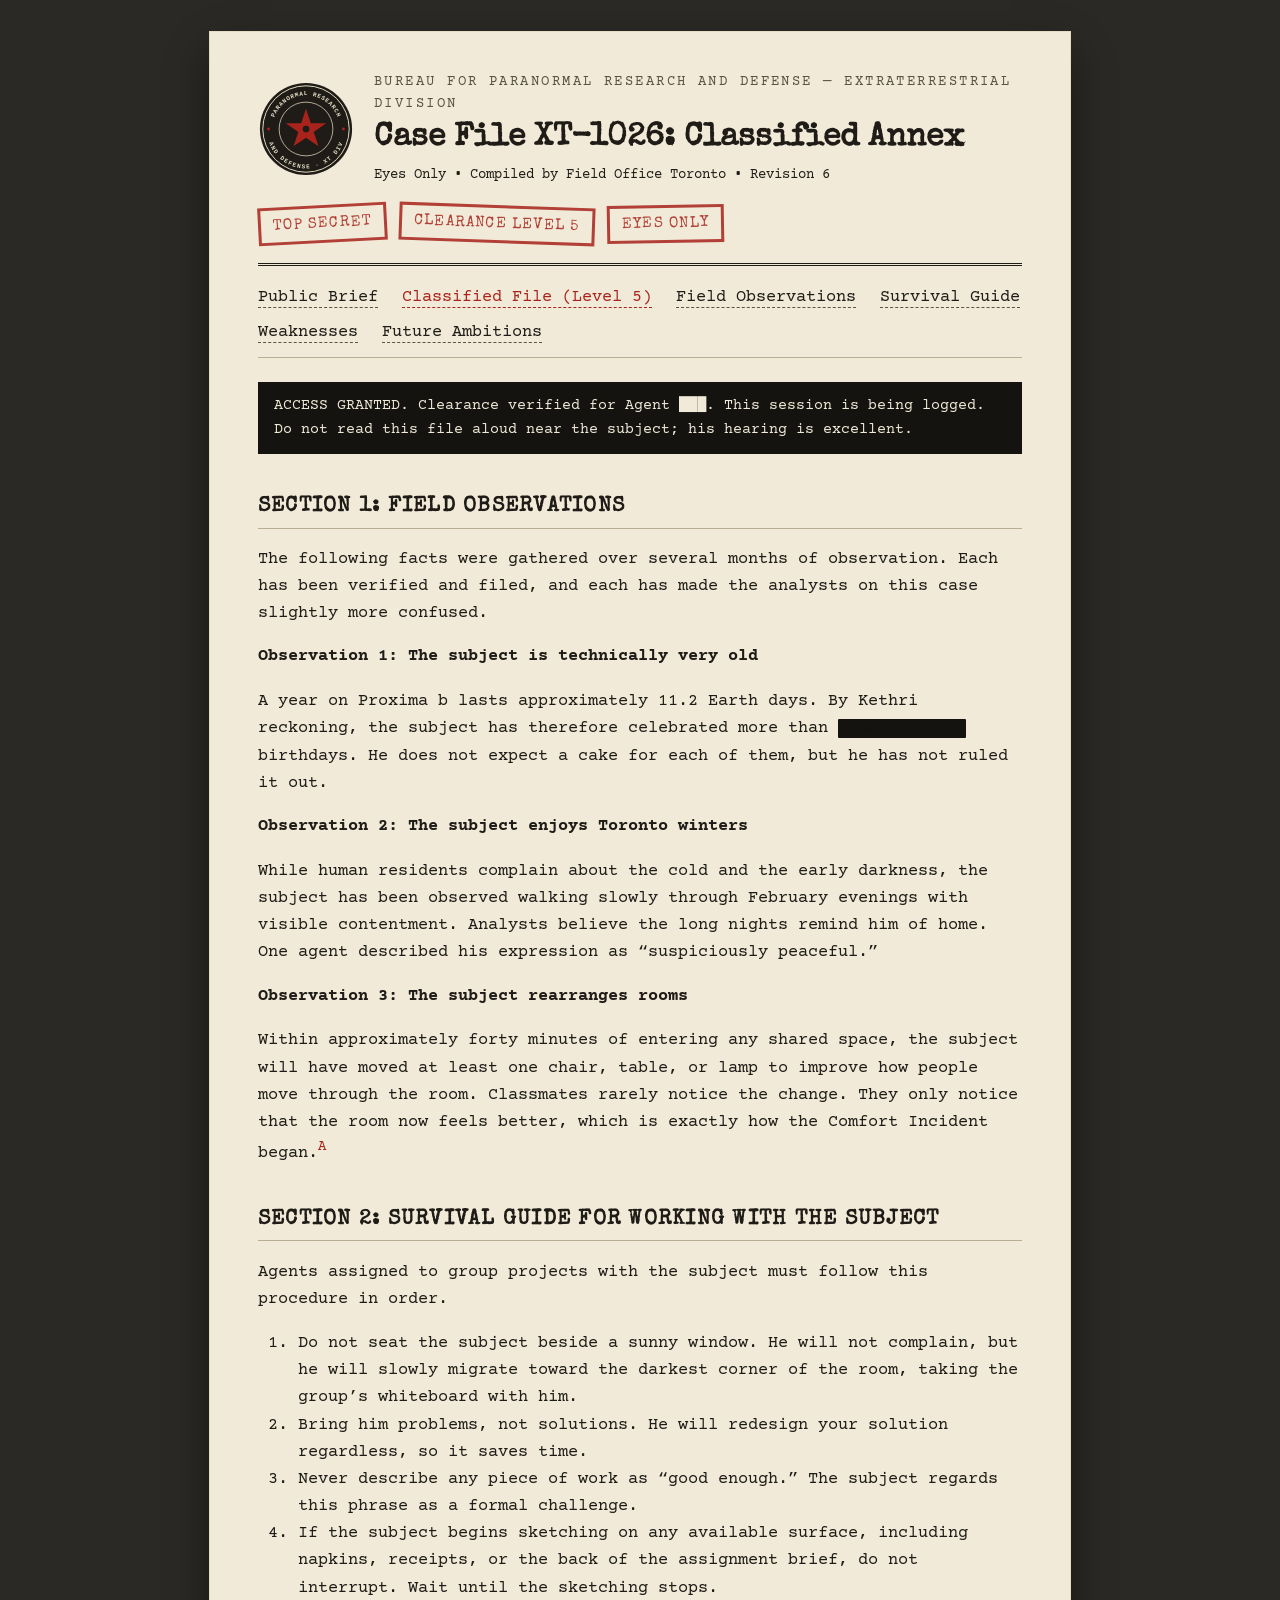
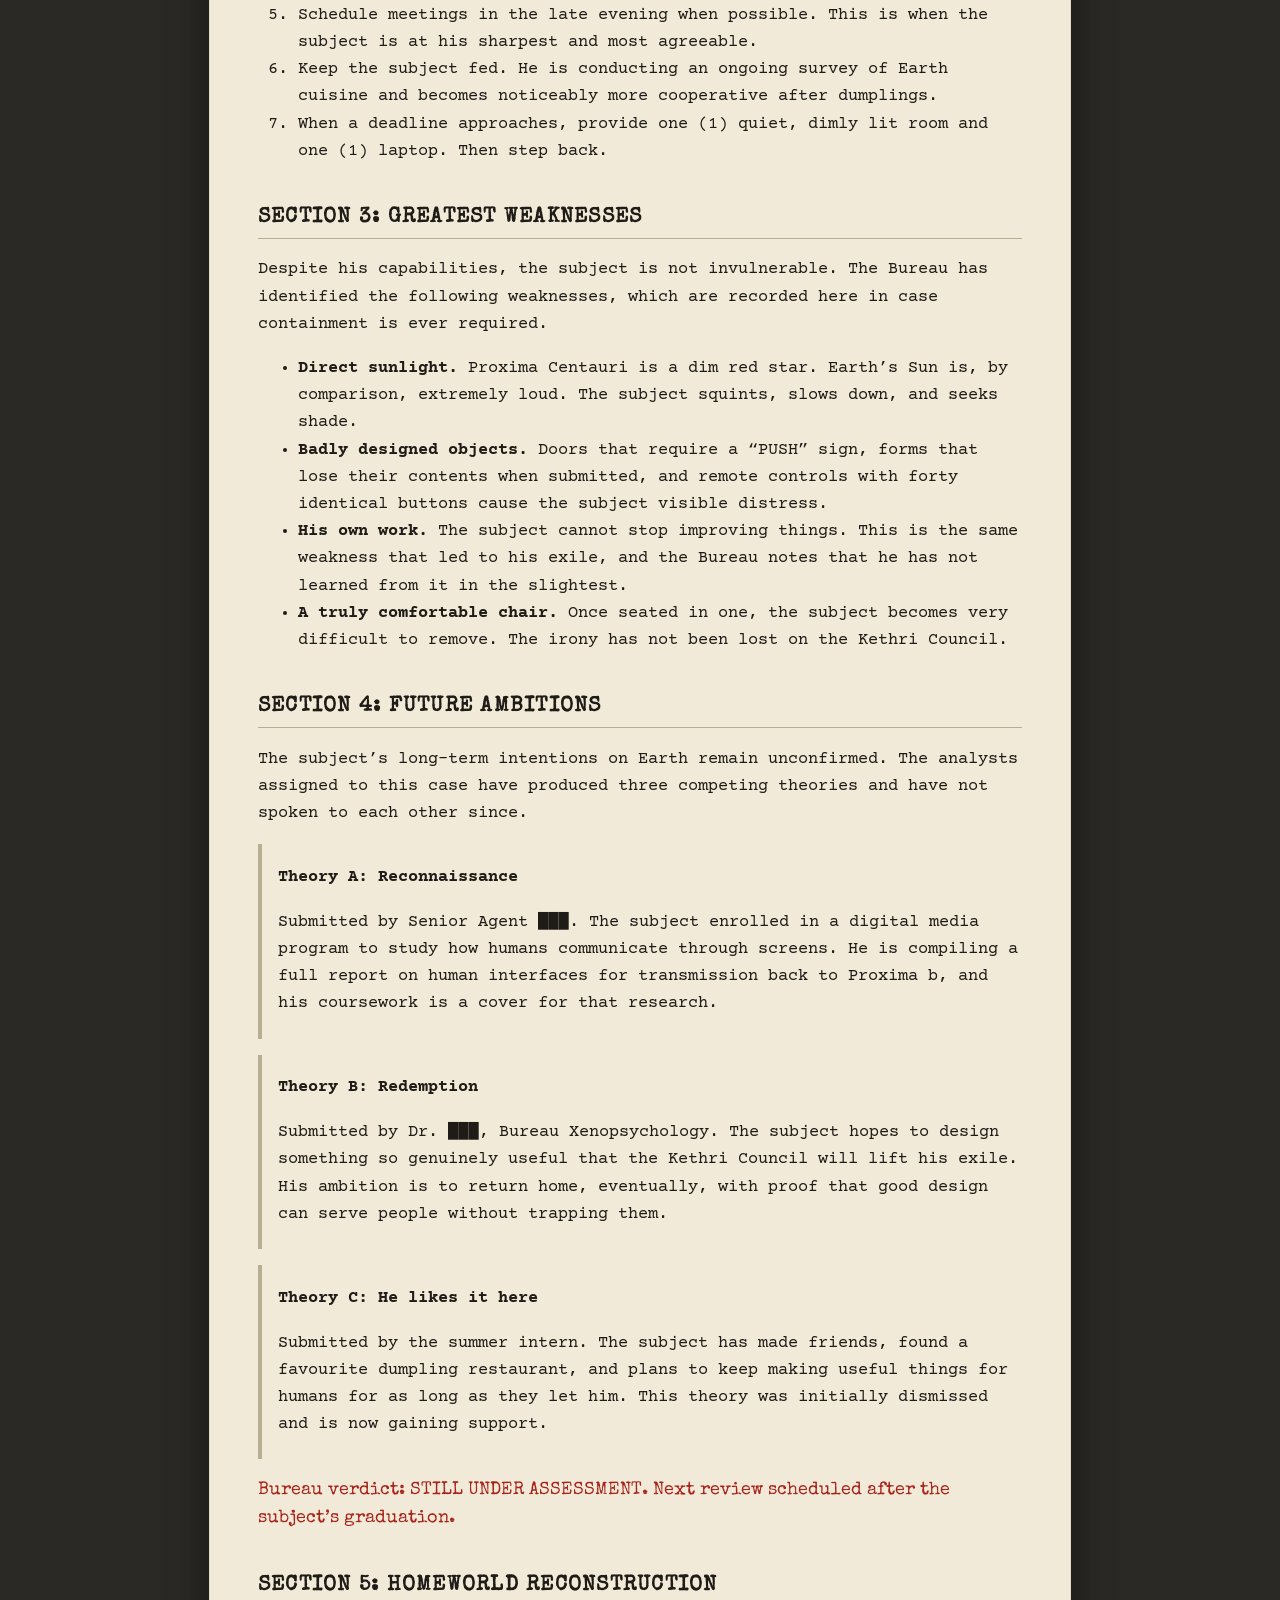
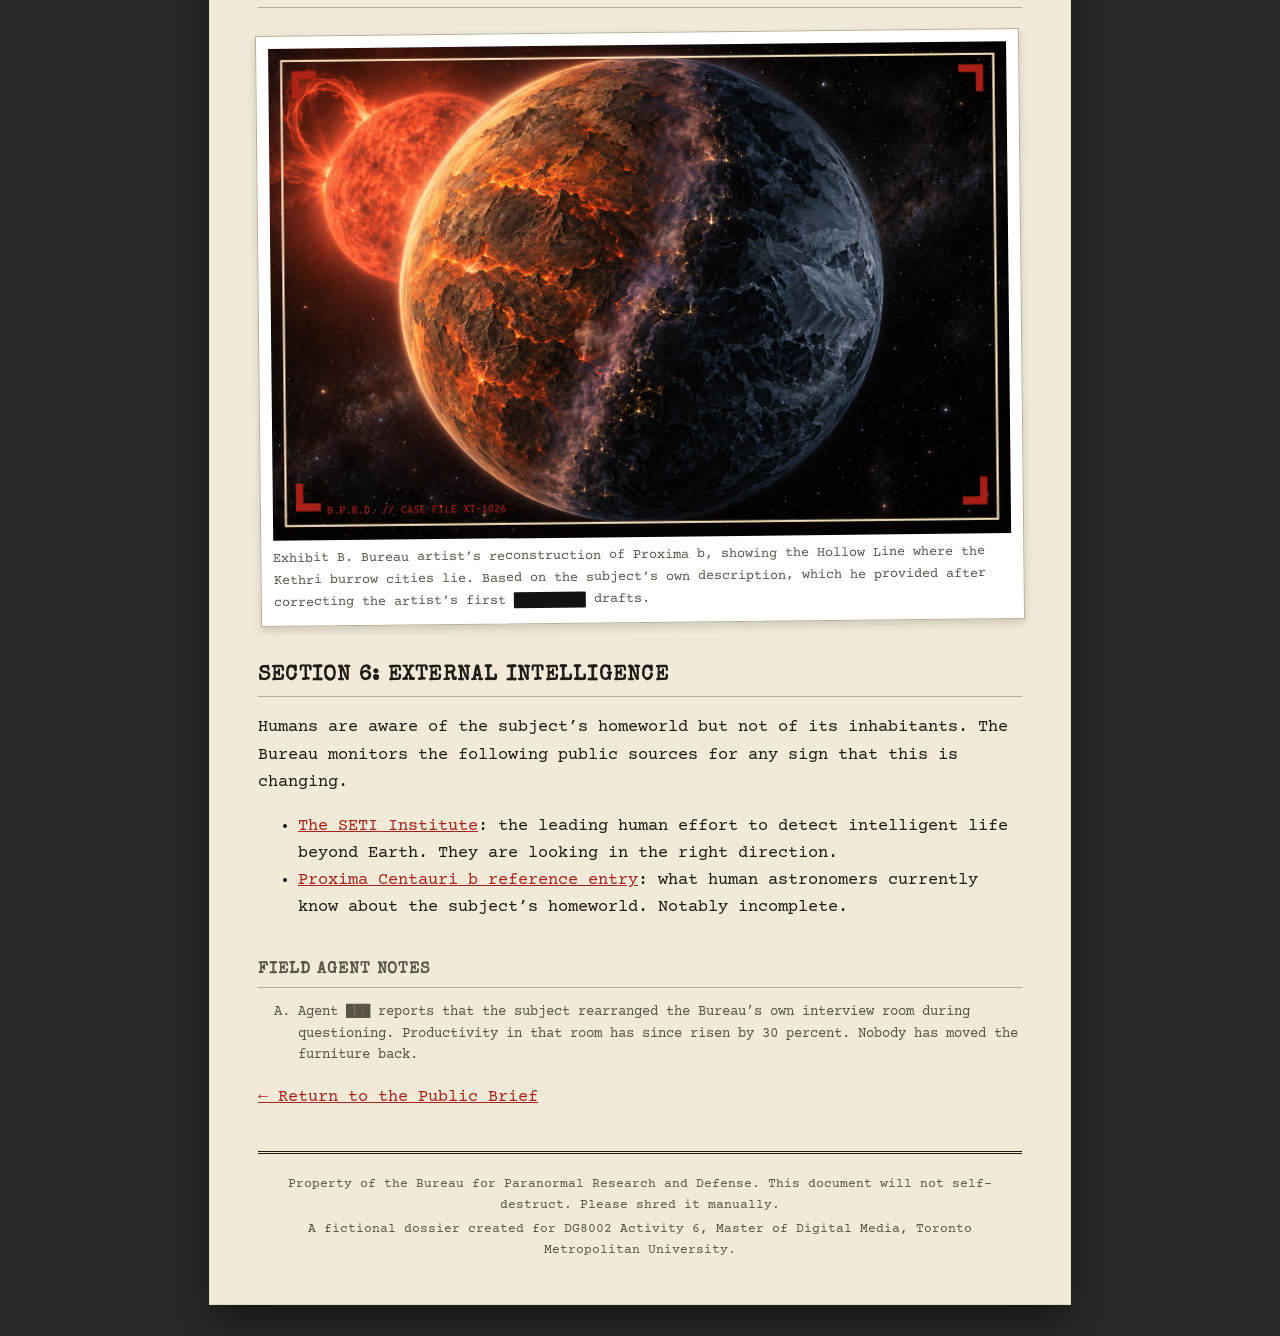
==== classified.html @ 2daf27eb "Add B.P.R.D. case file" ====
<!DOCTYPE html>
<html lang="en">
<head>
  <meta charset="UTF-8">
  <meta name="viewport" content="width=device-width, initial-scale=1.0">
  <title>Case File XT-1026 | Classified | B.P.R.D.</title>
  <link rel="preconnect" href="https://fonts.googleapis.com">
  <link rel="preconnect" href="https://fonts.gstatic.com" crossorigin>
  <link href="https://fonts.googleapis.com/css2?family=Courier+Prime:wght@400;700&family=Special+Elite&display=swap" rel="stylesheet">
  <link rel="stylesheet" href="style.css">
</head>
<body>
  <div class="dossier">

    <header>
      <div class="letterhead">
        <img src="images/bprd-seal.svg" alt="Circular seal of the Bureau for Paranormal Research and Defense, Extraterrestrial Division, with a five-pointed star at its centre">
        <div>
          <p class="agency">Bureau for Paranormal Research and Defense &mdash; Extraterrestrial Division</p>
          <h1>Case File XT-1026: Classified Annex</h1>
          <p class="file-no">Eyes Only &bull; Compiled by Field Office Toronto &bull; Revision 6</p>
        </div>
      </div>
      <div class="stamps">
        <span class="stamp">Top Secret</span>
        <span class="stamp">Clearance Level 5</span>
        <span class="stamp">Eyes Only</span>
      </div>
    </header>

    <nav aria-label="Case file navigation">
      <ul>
        <li><a href="index.html">Public Brief</a></li>
        <li><a href="classified.html" aria-current="page">Classified File (Level 5)</a></li>
        <li><a href="#observations">Field Observations</a></li>
        <li><a href="#survival-guide">Survival Guide</a></li>
        <li><a href="#weaknesses">Weaknesses</a></li>
        <li><a href="#ambitions">Future Ambitions</a></li>
      </ul>
    </nav>

    <main>

      <div class="access-banner" role="note">
        <p>ACCESS GRANTED. Clearance verified for Agent ███. This session is being logged. Do not read this file aloud near the subject; his hearing is excellent.</p>
      </div>

      <section id="observations">
        <h2>Section 1: Field Observations</h2>
        <p>The following facts were gathered over several months of observation. Each has been verified and filed, and each has made the analysts on this case slightly more confused.</p>

        <h3>Observation 1: The subject is technically very old</h3>
        <p>A year on Proxima b lasts approximately 11.2 Earth days. By Kethri reckoning, the subject has therefore celebrated more than <span class="redacted" tabindex="0">one thousand</span> birthdays. He does not expect a cake for each of them, but he has not ruled it out.</p>

        <h3>Observation 2: The subject enjoys Toronto winters</h3>
        <p>While human residents complain about the cold and the early darkness, the subject has been observed walking slowly through February evenings with visible contentment. Analysts believe the long nights remind him of home. One agent described his expression as &ldquo;suspiciously peaceful.&rdquo;</p>

        <h3>Observation 3: The subject rearranges rooms</h3>
        <p>Within approximately forty minutes of entering any shared space, the subject will have moved at least one chair, table, or lamp to improve how people move through the room. Classmates rarely notice the change. They only notice that the room now feels better, which is exactly how the Comfort Incident began.<sup><a href="#note-a">A</a></sup></p>
      </section>

      <section id="survival-guide">
        <h2>Section 2: Survival Guide for Working With the Subject</h2>
        <p>Agents assigned to group projects with the subject must follow this procedure in order.</p>
        <ol>
          <li>Do not seat the subject beside a sunny window. He will not complain, but he will slowly migrate toward the darkest corner of the room, taking the group&rsquo;s whiteboard with him.</li>
          <li>Bring him problems, not solutions. He will redesign your solution regardless, so it saves time.</li>
          <li>Never describe any piece of work as &ldquo;good enough.&rdquo; The subject regards this phrase as a formal challenge.</li>
          <li>If the subject begins sketching on any available surface, including napkins, receipts, or the back of the assignment brief, do not interrupt. Wait until the sketching stops.</li>
          <li>Schedule meetings in the late evening when possible. This is when the subject is at his sharpest and most agreeable.</li>
          <li>Keep the subject fed. He is conducting an ongoing survey of Earth cuisine and becomes noticeably more cooperative after dumplings.</li>
          <li>When a deadline approaches, provide one (1) quiet, dimly lit room and one (1) laptop. Then step back.</li>
        </ol>
      </section>

      <section id="weaknesses">
        <h2>Section 3: Greatest Weaknesses</h2>
        <p>Despite his capabilities, the subject is not invulnerable. The Bureau has identified the following weaknesses, which are recorded here in case containment is ever required.</p>
        <ul>
          <li><strong>Direct sunlight.</strong> Proxima Centauri is a dim red star. Earth&rsquo;s Sun is, by comparison, extremely loud. The subject squints, slows down, and seeks shade.</li>
          <li><strong>Badly designed objects.</strong> Doors that require a &ldquo;PUSH&rdquo; sign, forms that lose their contents when submitted, and remote controls with forty identical buttons cause the subject visible distress.</li>
          <li><strong>His own work.</strong> The subject cannot stop improving things. This is the same weakness that led to his exile, and the Bureau notes that he has not learned from it in the slightest.</li>
          <li><strong>A truly comfortable chair.</strong> Once seated in one, the subject becomes very difficult to remove. The irony has not been lost on the Kethri Council.</li>
        </ul>
      </section>

      <section id="ambitions">
        <h2>Section 4: Future Ambitions</h2>
        <p>The subject&rsquo;s long-term intentions on Earth remain unconfirmed. The analysts assigned to this case have produced three competing theories and have not spoken to each other since.</p>

        <div class="theories">
          <div class="theory">
            <h3>Theory A: Reconnaissance</h3>
            <p>Submitted by Senior Agent ███. The subject enrolled in a digital media program to study how humans communicate through screens. He is compiling a full report on human interfaces for transmission back to Proxima b, and his coursework is a cover for that research.</p>
          </div>
          <div class="theory">
            <h3>Theory B: Redemption</h3>
            <p>Submitted by Dr. ███, Bureau Xenopsychology. The subject hopes to design something so genuinely useful that the Kethri Council will lift his exile. His ambition is to return home, eventually, with proof that good design can serve people without trapping them.</p>
          </div>
          <div class="theory">
            <h3>Theory C: He likes it here</h3>
            <p>Submitted by the summer intern. The subject has made friends, found a favourite dumpling restaurant, and plans to keep making useful things for humans for as long as they let him. This theory was initially dismissed and is now gaining support.</p>
          </div>
        </div>

        <p class="verdict">Bureau verdict: STILL UNDER ASSESSMENT. Next review scheduled after the subject&rsquo;s graduation.</p>
      </section>

      <section id="homeworld">
        <h2>Section 5: Homeworld Reconstruction</h2>
        <figure>
          <img src="images/proxima-b-reconstruction.jpg" alt="Artist's reconstruction of Proxima b beside its flaring red star: the day side is cracked and glowing with molten orange fissures, the night side is dark and frozen, and a hazy violet dusk band between them is dotted with tiny lights from underground cities">
          <figcaption>Exhibit B. Bureau artist&rsquo;s reconstruction of Proxima b, showing the Hollow Line where the Kethri burrow cities lie. Based on the subject&rsquo;s own description, which he provided after correcting the artist&rsquo;s first <span class="redacted" tabindex="0">fourteen</span> drafts.</figcaption>
        </figure>
      </section>

      <section id="external-intelligence">
        <h2>Section 6: External Intelligence</h2>
        <p>Humans are aware of the subject&rsquo;s homeworld but not of its inhabitants. The Bureau monitors the following public sources for any sign that this is changing.</p>
        <ul>
          <li><a href="https://www.seti.org/" target="_blank" rel="noopener noreferrer">The SETI Institute</a>: the leading human effort to detect intelligent life beyond Earth. They are looking in the right direction.</li>
          <li><a href="https://en.wikipedia.org/wiki/Proxima_Centauri_b" target="_blank" rel="noopener noreferrer">Proxima Centauri b reference entry</a>: what human astronomers currently know about the subject&rsquo;s homeworld. Notably incomplete.</li>
        </ul>
      </section>

      <section class="field-notes" id="field-notes">
        <h2>Field Agent Notes</h2>
        <ol type="A">
          <li id="note-a">Agent ███ reports that the subject rearranged the Bureau&rsquo;s own interview room during questioning. Productivity in that room has since risen by 30 percent. Nobody has moved the furniture back.</li>
        </ol>
      </section>

      <p><a href="index.html">&larr; Return to the Public Brief</a></p>

    </main>

    <footer>
      <p>Property of the Bureau for Paranormal Research and Defense. This document will not self-destruct. Please shred it manually.</p>
      <p>A fictional dossier created for DG8002 Activity 6, Master of Digital Media, Toronto Metropolitan University.</p>
    </footer>

  </div>
</body>
</html>
---- style.css ----
/* B.P.R.D. Case File XT-1026 — light dossier styling.
   Structure lives in the HTML; this file only adds the paper-file look. */

:root {
  --paper: #f1ead8;
  --paper-edge: #e4dbc3;
  --ink: #1f1c17;
  --ink-soft: #5a5347;
  --stamp: #a8231b;
  --rule: #b9ae93;
  --redact: #141310;
}

* { box-sizing: border-box; }

body {
  margin: 0;
  background: #2b2925;
  color: var(--ink);
  font-family: "Courier Prime", "Courier New", Courier, monospace;
  font-size: 17px;
  line-height: 1.6;
}

/* The sheet of paper */
.dossier {
  max-width: 860px;
  margin: 32px auto;
  padding: 40px 48px;
  background: var(--paper);
  box-shadow: 0 0 0 1px var(--paper-edge), 0 18px 40px rgba(0, 0, 0, 0.45);
}

/* ---------- Header ---------- */
header {
  border-bottom: 3px double var(--ink);
  padding-bottom: 20px;
  margin-bottom: 8px;
}

.letterhead {
  display: flex;
  align-items: center;
  gap: 20px;
}

.letterhead img {
  width: 96px;
  height: 96px;
  flex-shrink: 0;
}

.agency {
  margin: 0;
  font-size: 0.85rem;
  letter-spacing: 0.18em;
  text-transform: uppercase;
  color: var(--ink-soft);
}

h1 {
  font-family: "Special Elite", "Courier New", monospace;
  font-size: 2rem;
  line-height: 1.2;
  margin: 4px 0 6px;
}

.file-no {
  margin: 0;
  font-size: 0.9rem;
}

/* Rubber stamps */
.stamps {
  display: flex;
  flex-wrap: wrap;
  gap: 12px;
  margin-top: 18px;
}

.stamp {
  display: inline-block;
  border: 3px solid var(--stamp);
  color: var(--stamp);
  padding: 4px 12px;
  font-family: "Special Elite", "Courier New", monospace;
  font-size: 0.95rem;
  letter-spacing: 0.08em;
  text-transform: uppercase;
  transform: rotate(-3deg);
  opacity: 0.85;
}

.stamp:nth-child(2) { transform: rotate(2deg); }
.stamp:nth-child(3) { transform: rotate(-1deg); }

/* ---------- Navigation ---------- */
nav {
  border-bottom: 1px solid var(--rule);
  padding: 10px 0;
  margin-bottom: 24px;
}

nav ul {
  list-style: none;
  margin: 0;
  padding: 0;
  display: flex;
  flex-wrap: wrap;
  gap: 8px 24px;
}

nav a {
  color: var(--ink);
  text-decoration: none;
  border-bottom: 1px dashed var(--ink-soft);
}

nav a:hover,
nav a[aria-current="page"] {
  color: var(--stamp);
  border-bottom-color: var(--stamp);
}

/* ---------- Body content ---------- */
h2 {
  font-family: "Special Elite", "Courier New", monospace;
  font-size: 1.3rem;
  text-transform: uppercase;
  letter-spacing: 0.06em;
  border-bottom: 1px solid var(--rule);
  padding-bottom: 4px;
  margin-top: 36px;
}

h3 {
  font-size: 1.05rem;
  margin-bottom: 4px;
}

a { color: var(--stamp); }

/* Redaction bars: hover (or tap) to declassify */
.redacted {
  background: var(--redact);
  color: var(--redact);
  padding: 0 4px;
  border-radius: 1px;
  cursor: help;
  transition: color 0.2s, background 0.2s;
}

.redacted:hover,
.redacted:focus {
  background: #d9cfb3;
  color: var(--ink);
  outline: none;
}

/* Subject identification card */
.subject-card {
  display: grid;
  grid-template-columns: max-content 1fr;
  gap: 4px 20px;
  border: 1px solid var(--ink);
  padding: 16px 20px;
  background: rgba(255, 255, 255, 0.35);
}

.subject-card dt {
  font-weight: bold;
  text-transform: uppercase;
  font-size: 0.85rem;
  padding-top: 2px;
}

.subject-card dd { margin: 0; }

/* Photographs */
figure {
  margin: 24px 0;
  padding: 12px;
  background: #fff;
  border: 1px solid var(--rule);
  transform: rotate(-0.6deg);
  box-shadow: 0 4px 10px rgba(0, 0, 0, 0.15);
}

figure img {
  display: block;
  width: 100%;
  height: auto;
}

figcaption {
  font-size: 0.85rem;
  color: var(--ink-soft);
  margin-top: 8px;
}

/* Threat assessment table */
.threat-assessment {
  border: 2px solid var(--ink);
  padding: 4px 20px 16px;
  margin-top: 36px;
}

.table-wrap { overflow-x: auto; }

table {
  width: 100%;
  border-collapse: collapse;
  font-size: 0.95rem;
}

caption {
  text-align: left;
  font-size: 0.85rem;
  color: var(--ink-soft);
  padding-bottom: 8px;
}

th, td {
  text-align: left;
  vertical-align: top;
  padding: 6px 10px 6px 0;
  border-bottom: 1px dotted var(--rule);
}

th { text-transform: uppercase; font-size: 0.8rem; }

.bar { white-space: nowrap; letter-spacing: -1px; }

.verdict {
  font-family: "Special Elite", "Courier New", monospace;
  color: var(--stamp);
  font-size: 1.1rem;
  margin-bottom: 0;
}

/* Analyst theories */
.theories {
  display: grid;
  gap: 16px;
}

.theory {
  border-left: 4px solid var(--rule);
  padding: 4px 0 4px 16px;
}

/* Clearance gate link */
.clearance-gate {
  margin: 40px 0 8px;
  padding: 18px 20px;
  border: 2px dashed var(--stamp);
  text-align: center;
}

.clearance-gate a {
  font-family: "Special Elite", "Courier New", monospace;
  font-size: 1.15rem;
}

/* Access banner on the classified page */
.access-banner {
  background: var(--redact);
  color: var(--paper);
  padding: 12px 16px;
  font-size: 0.95rem;
}

.access-banner p { margin: 0; }

/* Footnotes */
.field-notes {
  font-size: 0.85rem;
  color: var(--ink-soft);
}

.field-notes h2 { font-size: 1rem; }

sup a { text-decoration: none; }

/* ---------- Footer ---------- */
footer {
  margin-top: 40px;
  padding-top: 16px;
  border-top: 3px double var(--ink);
  font-size: 0.8rem;
  color: var(--ink-soft);
  text-align: center;
}

footer p { margin: 4px 0; }

/* ---------- Small screens ---------- */
@media (max-width: 640px) {
  body { font-size: 16px; }
  .dossier { margin: 0; padding: 24px 16px; }
  .letterhead { flex-direction: column; align-items: flex-start; }
  h1 { font-size: 1.6rem; }
  .subject-card { grid-template-columns: 1fr; }
  .subject-card dd { margin-bottom: 8px; }
}
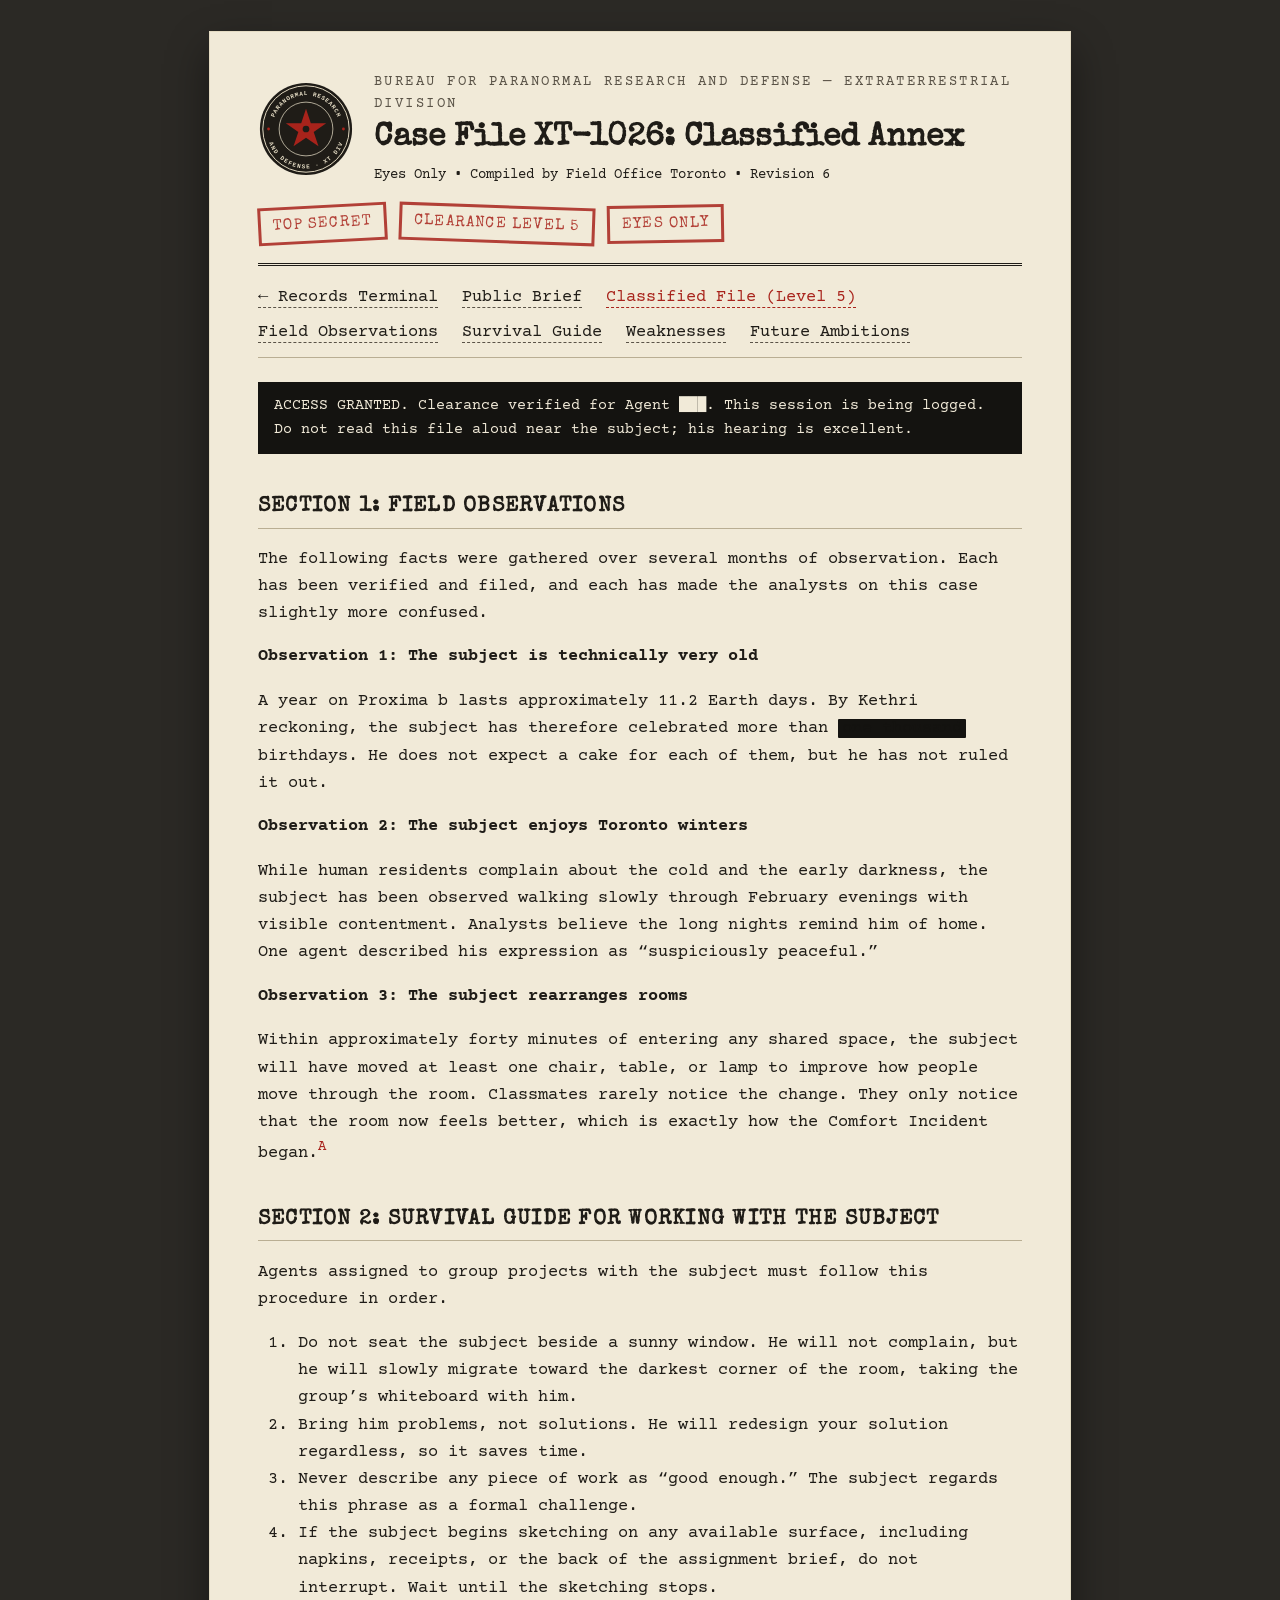
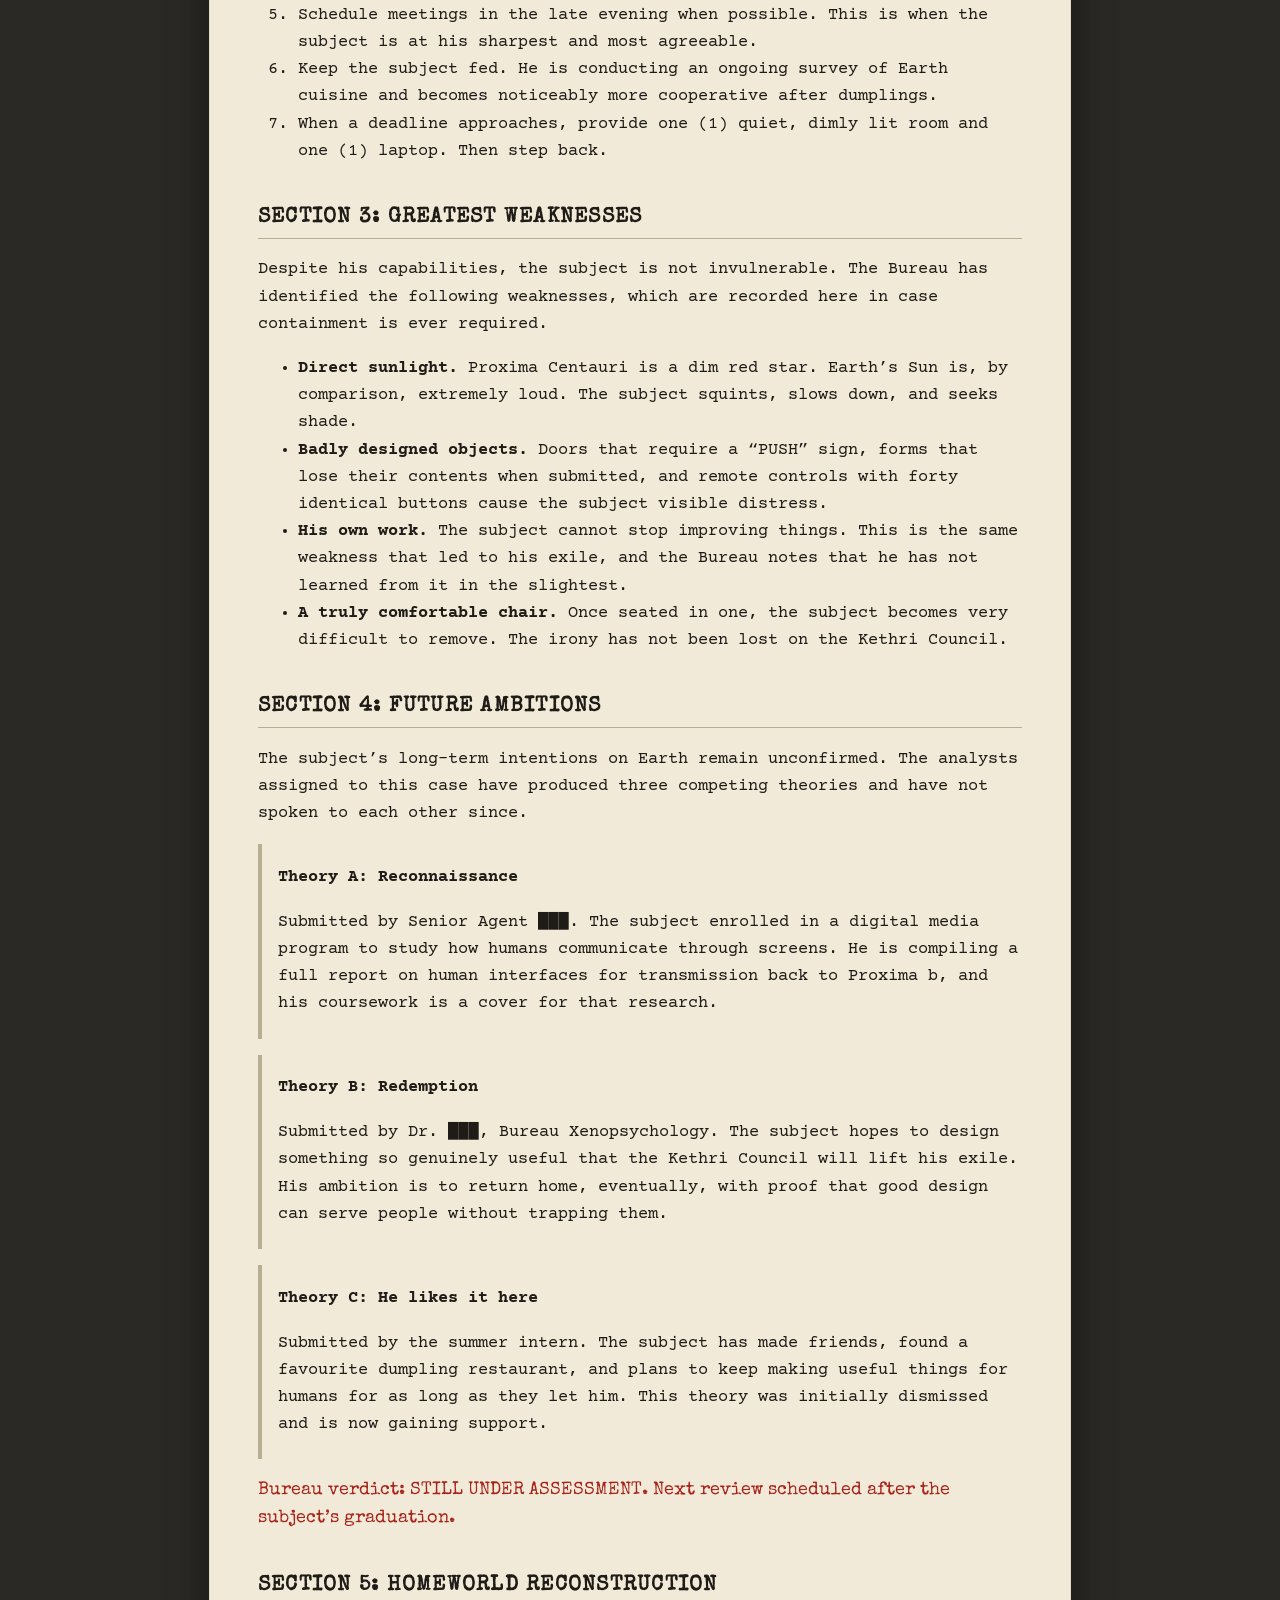
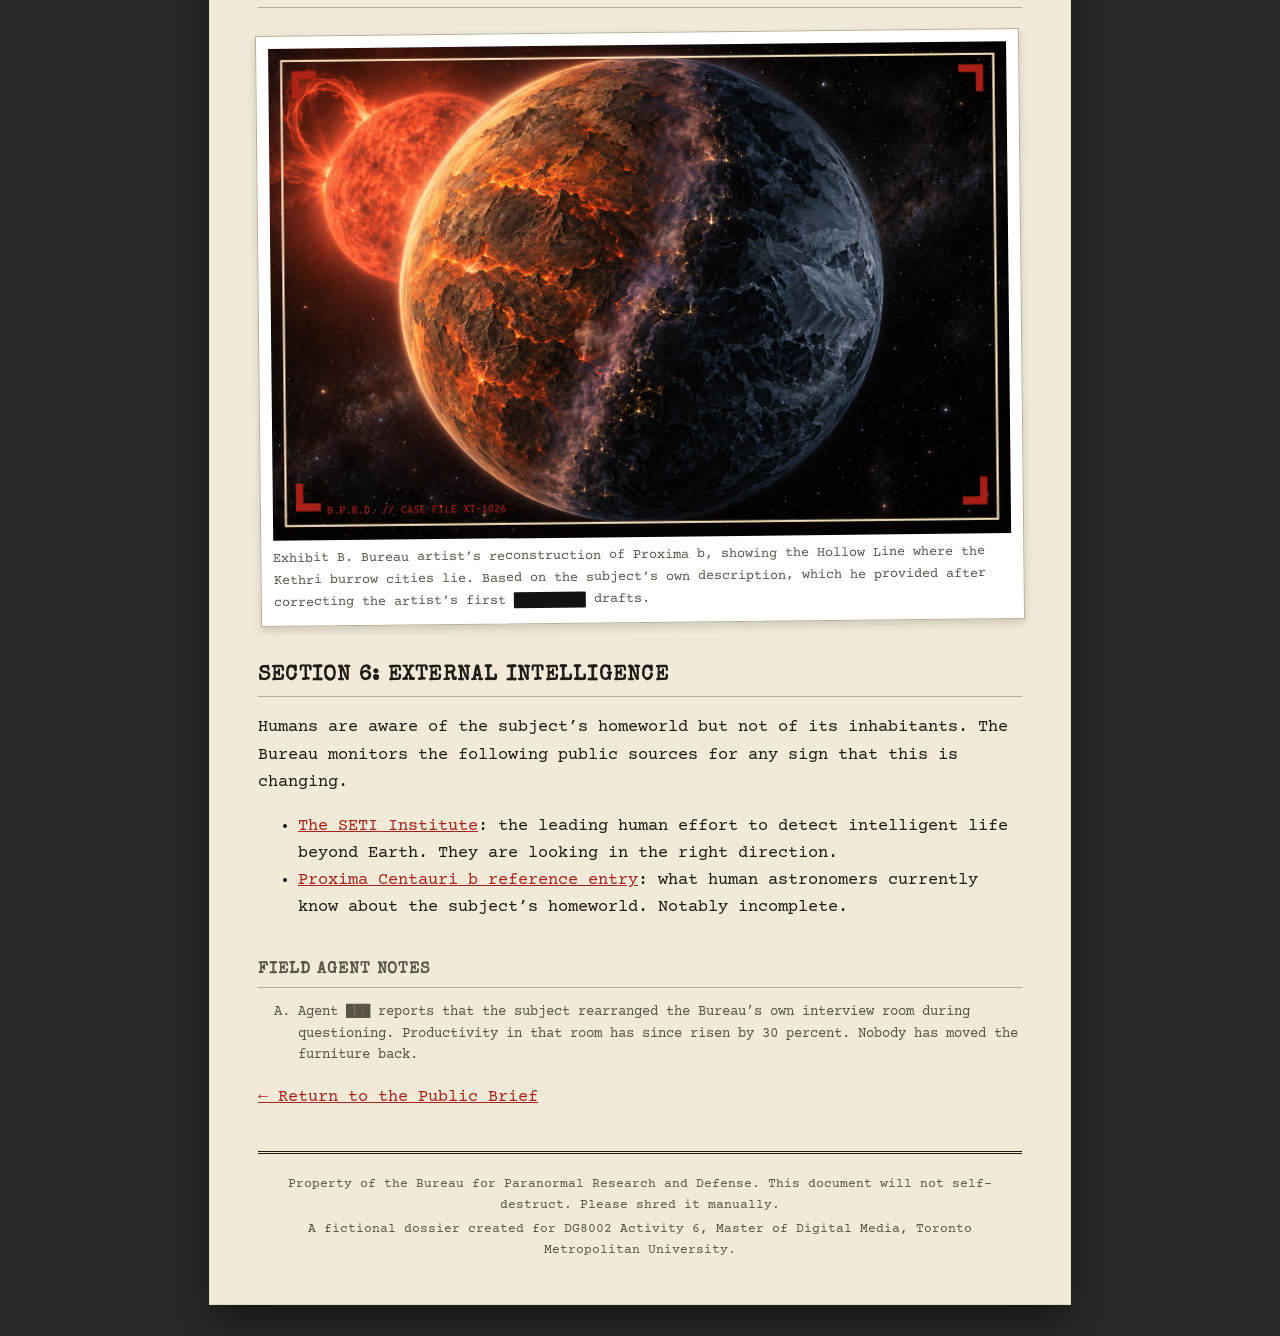
==== commit 1d0328f8: "V1 Update; Added the Directory Page" ====
--- a/classified.html
+++ b/classified.html
@@ -30,6 +30,7 @@
 
     <nav aria-label="Case file navigation">
       <ul>
+        <li><a href="system.html">&larr; Records Terminal</a></li>
         <li><a href="index.html">Public Brief</a></li>
         <li><a href="classified.html" aria-current="page">Classified File (Level 5)</a></li>
         <li><a href="#observations">Field Observations</a></li>
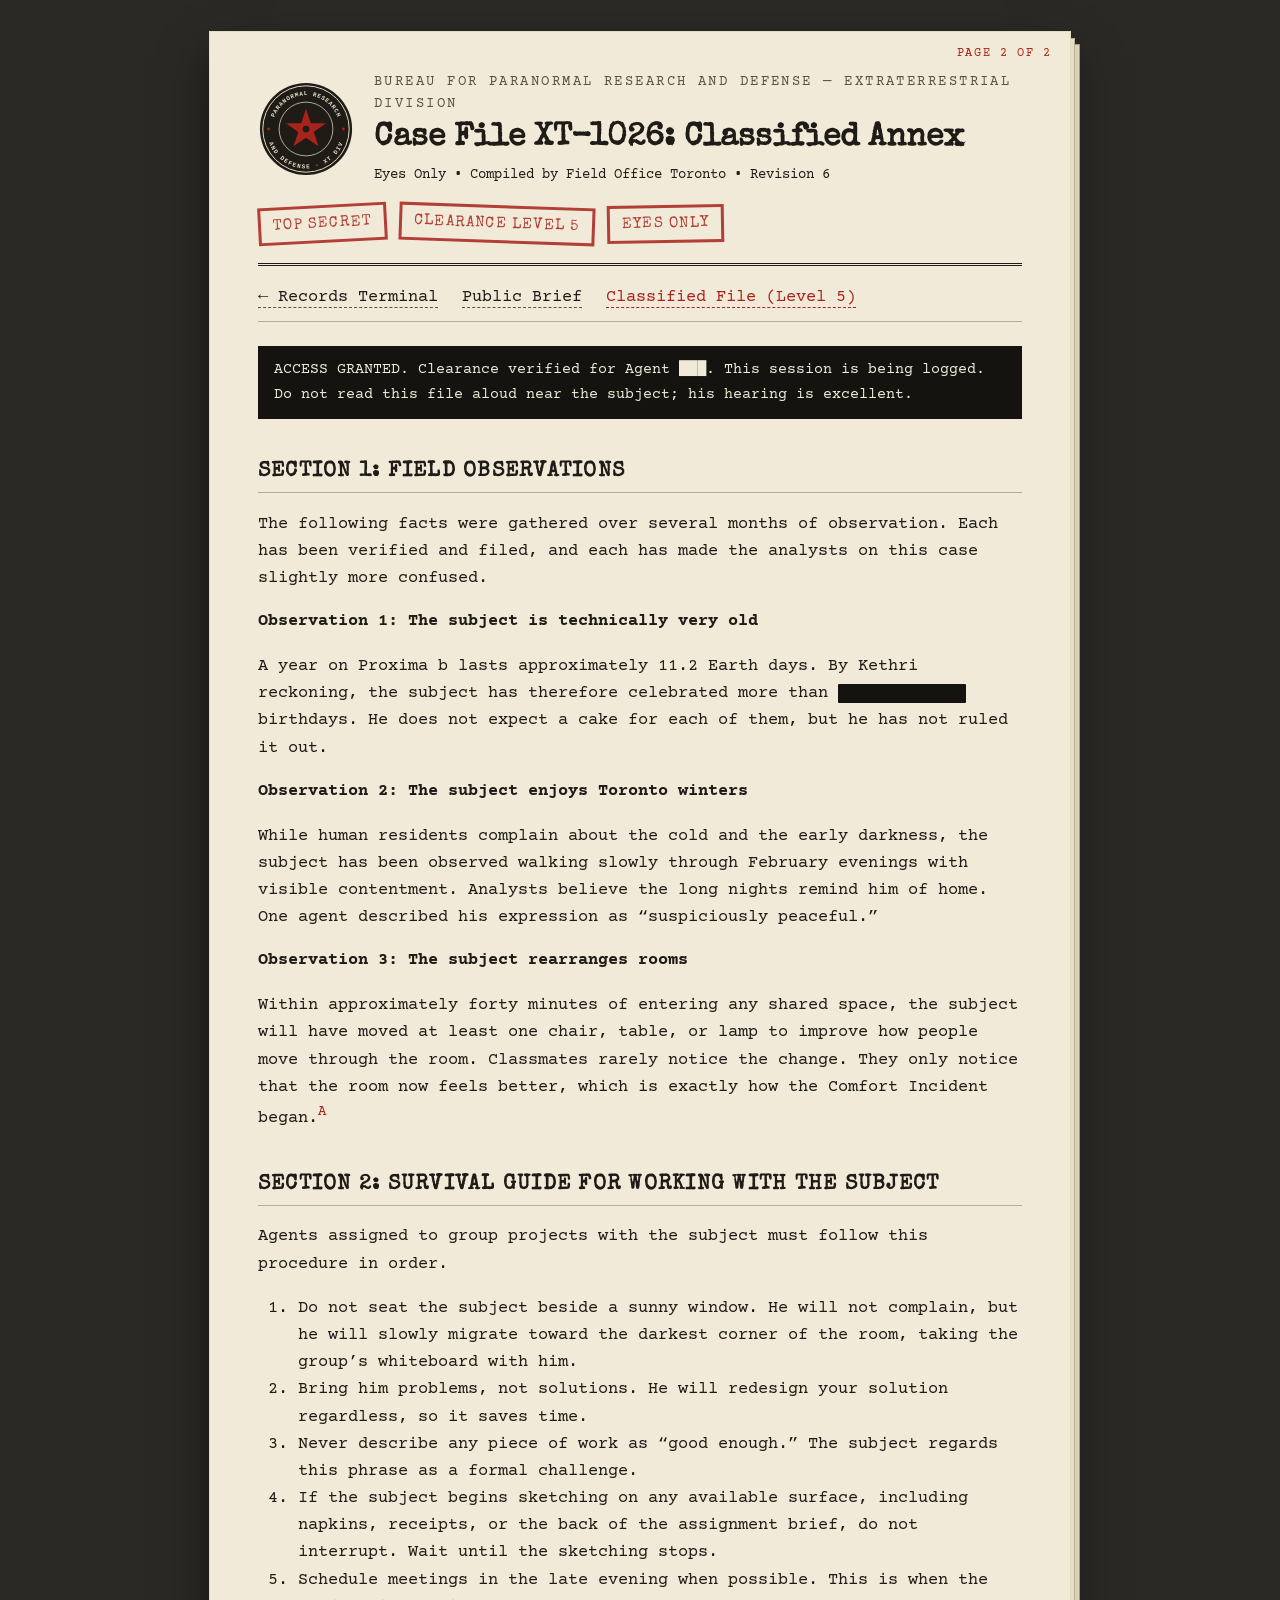
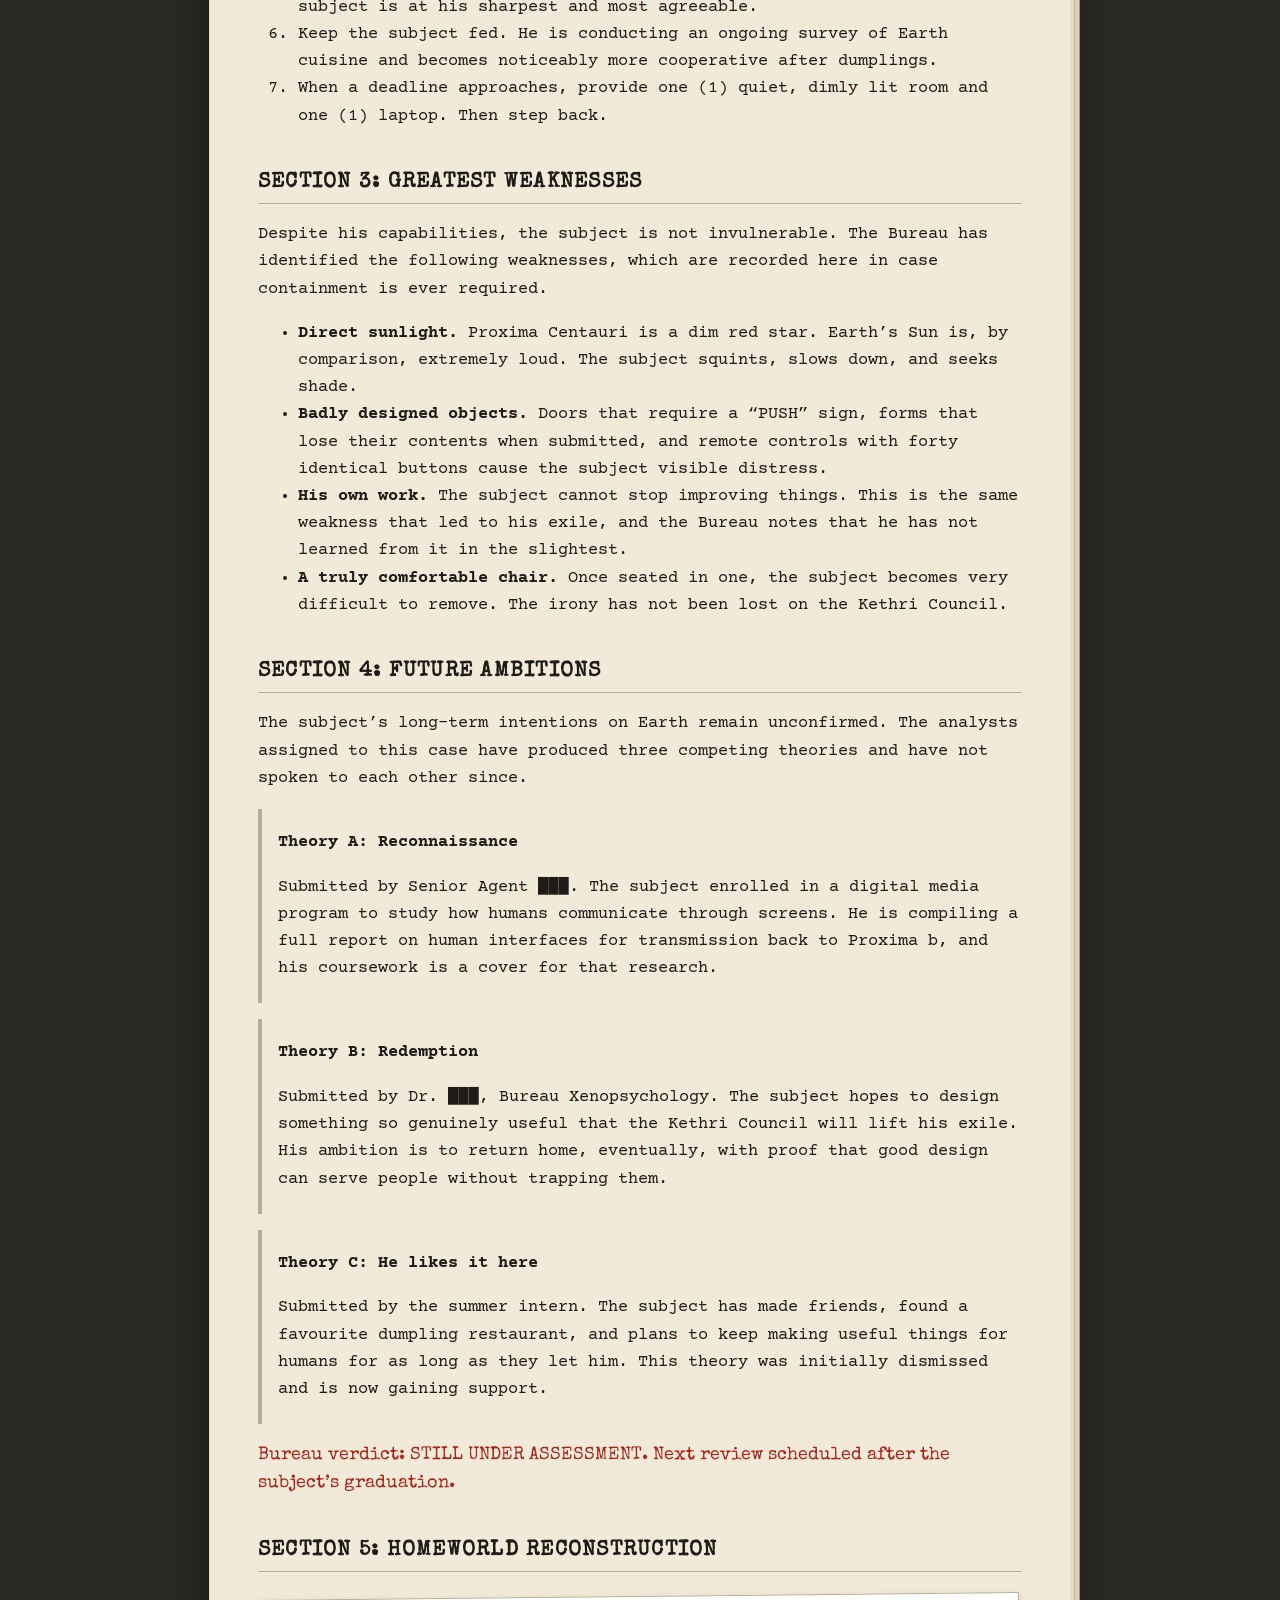
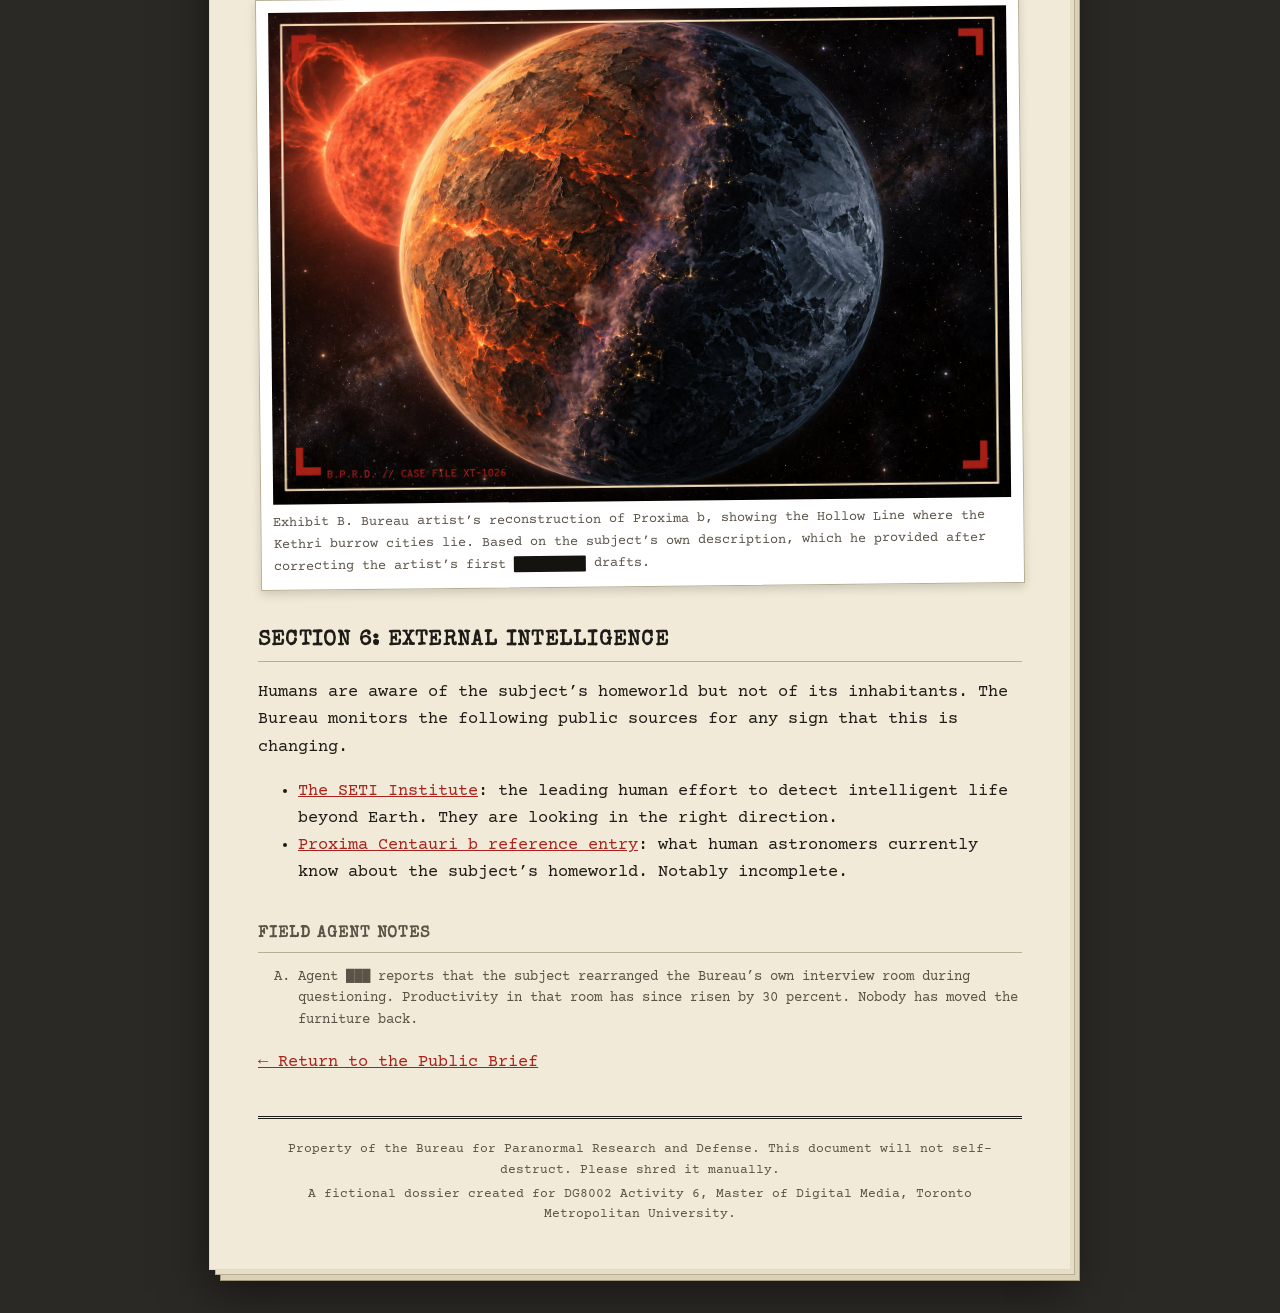
==== commit 27ea20e2: "Activity 7 - CSS Makeover Activity 7 - CSS Makeover" ====
--- a/classified.html
+++ b/classified.html
@@ -9,10 +9,11 @@
   <link href="https://fonts.googleapis.com/css2?family=Courier+Prime:wght@400;700&family=Special+Elite&display=swap" rel="stylesheet">
   <link rel="stylesheet" href="style.css">
 </head>
-<body>
+<body id="page-classified">
   <div class="dossier">
 
     <header>
+      <p class="page-no">Page 2 of 2</p>
       <div class="letterhead">
         <img src="images/bprd-seal.svg" alt="Circular seal of the Bureau for Paranormal Research and Defense, Extraterrestrial Division, with a five-pointed star at its centre">
         <div>
@@ -33,16 +34,12 @@
         <li><a href="system.html">&larr; Records Terminal</a></li>
         <li><a href="index.html">Public Brief</a></li>
         <li><a href="classified.html" aria-current="page">Classified File (Level 5)</a></li>
-        <li><a href="#observations">Field Observations</a></li>
-        <li><a href="#survival-guide">Survival Guide</a></li>
-        <li><a href="#weaknesses">Weaknesses</a></li>
-        <li><a href="#ambitions">Future Ambitions</a></li>
       </ul>
     </nav>
 
     <main>
 
-      <div class="access-banner" role="note">
+      <div class="access-banner" id="access-banner" role="note">
         <p>ACCESS GRANTED. Clearance verified for Agent ███. This session is being logged. Do not read this file aloud near the subject; his hearing is excellent.</p>
       </div>
 
--- a/style.css
+++ b/style.css
@@ -22,13 +22,33 @@
   line-height: 1.6;
 }
 
-/* The sheet of paper */
+/* The sheet of paper, sitting on a small stack of pages.
+   Each pair of offset shadows draws one sheet edge peeking out underneath. */
 .dossier {
+  position: relative;
   max-width: 860px;
-  margin: 32px auto;
+  margin: 32px auto 44px;
   padding: 40px 48px;
   background: var(--paper);
-  box-shadow: 0 0 0 1px var(--paper-edge), 0 18px 40px rgba(0, 0, 0, 0.45);
+  box-shadow:
+    0 0 0 1px var(--paper-edge),
+    5px 6px 0 -1px #e6dec7,
+    5px 6px 0 0 var(--rule),
+    10px 12px 0 -1px #dad1b7,
+    10px 12px 0 0 #a39878,
+    0 22px 44px rgba(0, 0, 0, 0.5);
+}
+
+/* "Page 1 of 2" marker in the top-right corner of each sheet */
+.page-no {
+  position: absolute;
+  top: 12px;
+  right: 18px;
+  margin: 0;
+  font-size: 0.75rem;
+  letter-spacing: 0.14em;
+  text-transform: uppercase;
+  color: var(--ink-soft);
 }
 
 /* ---------- Header ---------- */
@@ -198,8 +218,8 @@
   margin-top: 8px;
 }
 
-/* Threat assessment table */
-.threat-assessment {
+/* Threat assessment table (ID selector: one unique panel on the Public Brief) */
+#threat {
   border: 2px solid var(--ink);
   padding: 4px 20px 16px;
   margin-top: 36px;
@@ -262,15 +282,18 @@
   font-size: 1.15rem;
 }
 
-/* Access banner on the classified page */
-.access-banner {
+/* Access banner (ID selector: appears once, on the Classified Annex) */
+#access-banner {
   background: var(--redact);
   color: var(--paper);
   padding: 12px 16px;
   font-size: 0.95rem;
 }
 
-.access-banner p { margin: 0; }
+#access-banner p { margin: 0; }
+
+/* Page-specific touches, keyed off each page's <body> ID */
+#page-classified .page-no { color: var(--stamp); }
 
 /* Footnotes */
 .field-notes {
@@ -294,10 +317,96 @@
 
 footer p { margin: 4px 0; }
 
+/* ---------- Page-flip transition between the two dossier pages ----------
+   Pure CSS cross-document View Transitions. Both dossier pages load this
+   stylesheet, so moving between them animates; the Records Terminal does
+   not opt in, so arriving from it stays instant. Browsers without support
+   (currently Firefox) simply switch pages with no animation.
+
+   Forward (Brief -> Classified): the Brief slides off the top of the pile.
+   Back (Classified -> Brief): the Brief slides back onto the pile.        */
+
+@view-transition {
+  navigation: auto;
+}
+
+:root {
+  /* Limits the moving snapshot to the paper column (plus a soft edge that
+     reads as a cast shadow), so the dark desk around it stays put. */
+  --sheet-mask: linear-gradient(
+    to right,
+    transparent calc(50% - 472px),
+    #000 calc(50% - 436px),
+    #000 calc(50% + 446px),
+    transparent calc(50% + 482px)
+  );
+}
+
+/* Forward: arriving on the Classified Annex */
+:root:has(#page-classified)::view-transition-old(root) {
+  z-index: 2;
+  -webkit-mask-image: var(--sheet-mask);
+  mask-image: var(--sheet-mask);
+  transform-origin: 20% 100%;
+  animation: sheet-off 0.7s cubic-bezier(0.55, 0.05, 0.7, 0.4) both;
+}
+
+:root:has(#page-classified)::view-transition-new(root) {
+  animation: sheet-uncover 0.7s ease-out both;
+}
+
+/* Back: arriving on the Public Brief */
+:root:has(#page-brief)::view-transition-new(root) {
+  z-index: 2;
+  -webkit-mask-image: var(--sheet-mask);
+  mask-image: var(--sheet-mask);
+  transform-origin: 20% 100%;
+  animation: sheet-on 0.7s cubic-bezier(0.2, 0.65, 0.3, 1) both;
+}
+
+:root:has(#page-brief)::view-transition-old(root) {
+  animation: sheet-cover 0.7s ease-in both;
+}
+
+@keyframes sheet-off {
+  from { transform: translate(0, 0) rotate(0deg); opacity: 1; }
+  85%  { opacity: 1; }
+  to   { transform: translate(72vw, -28vh) rotate(9deg); opacity: 0; }
+}
+
+@keyframes sheet-on {
+  from { transform: translate(72vw, -28vh) rotate(9deg); opacity: 0; }
+  15%  { opacity: 1; }
+  to   { transform: translate(0, 0) rotate(0deg); opacity: 1; }
+}
+
+/* The page underneath sits in the top sheet's shadow until it is uncovered */
+@keyframes sheet-uncover {
+  from { filter: brightness(0.78); }
+  to   { filter: brightness(1); }
+}
+
+@keyframes sheet-cover {
+  from { filter: brightness(1); }
+  to   { filter: brightness(0.78); }
+}
+
+@media (prefers-reduced-motion: reduce) {
+  ::view-transition-old(root),
+  ::view-transition-new(root) {
+    animation: none !important;
+  }
+}
+
 /* ---------- Small screens ---------- */
 @media (max-width: 640px) {
   body { font-size: 16px; }
-  .dossier { margin: 0; padding: 24px 16px; }
+  .dossier {
+    margin: 0;
+    padding: 36px 16px 24px;
+    box-shadow: none;
+  }
+  .page-no { top: 10px; right: 16px; }
   .letterhead { flex-direction: column; align-items: flex-start; }
   h1 { font-size: 1.6rem; }
   .subject-card { grid-template-columns: 1fr; }
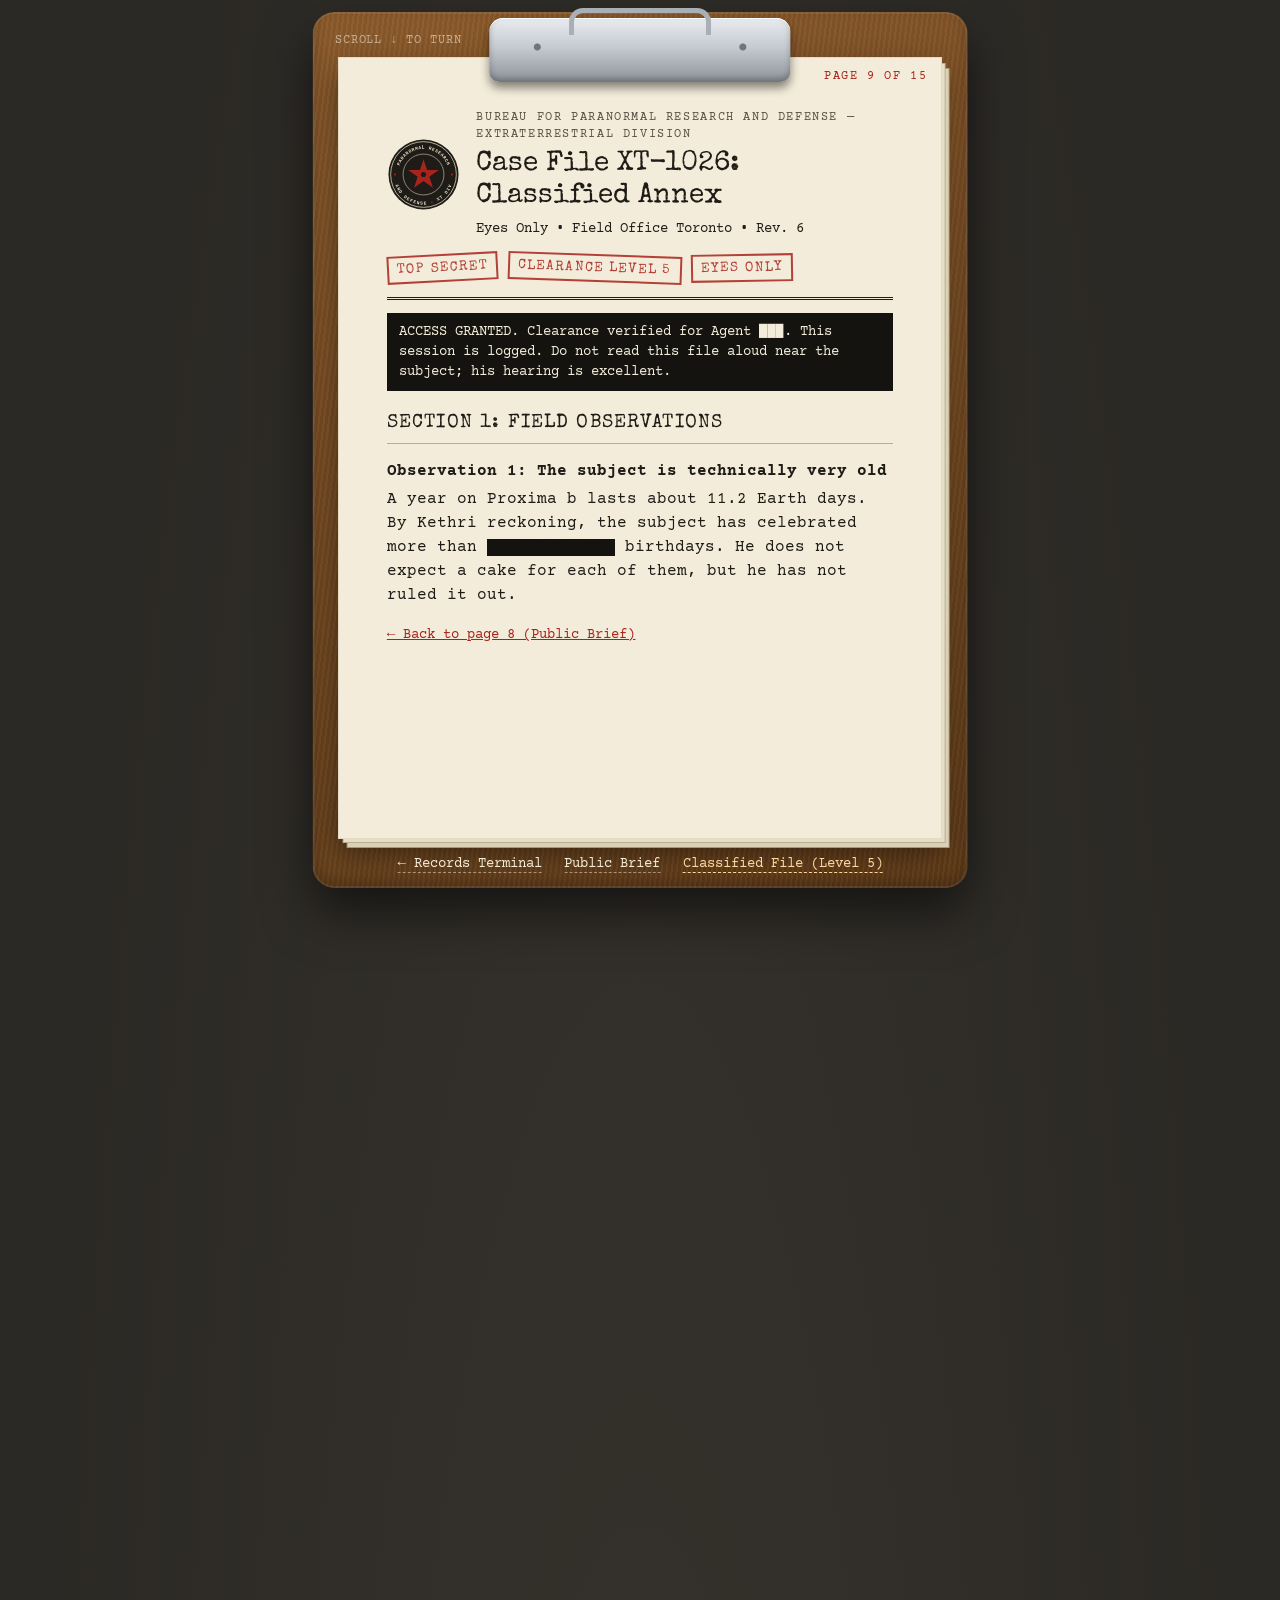
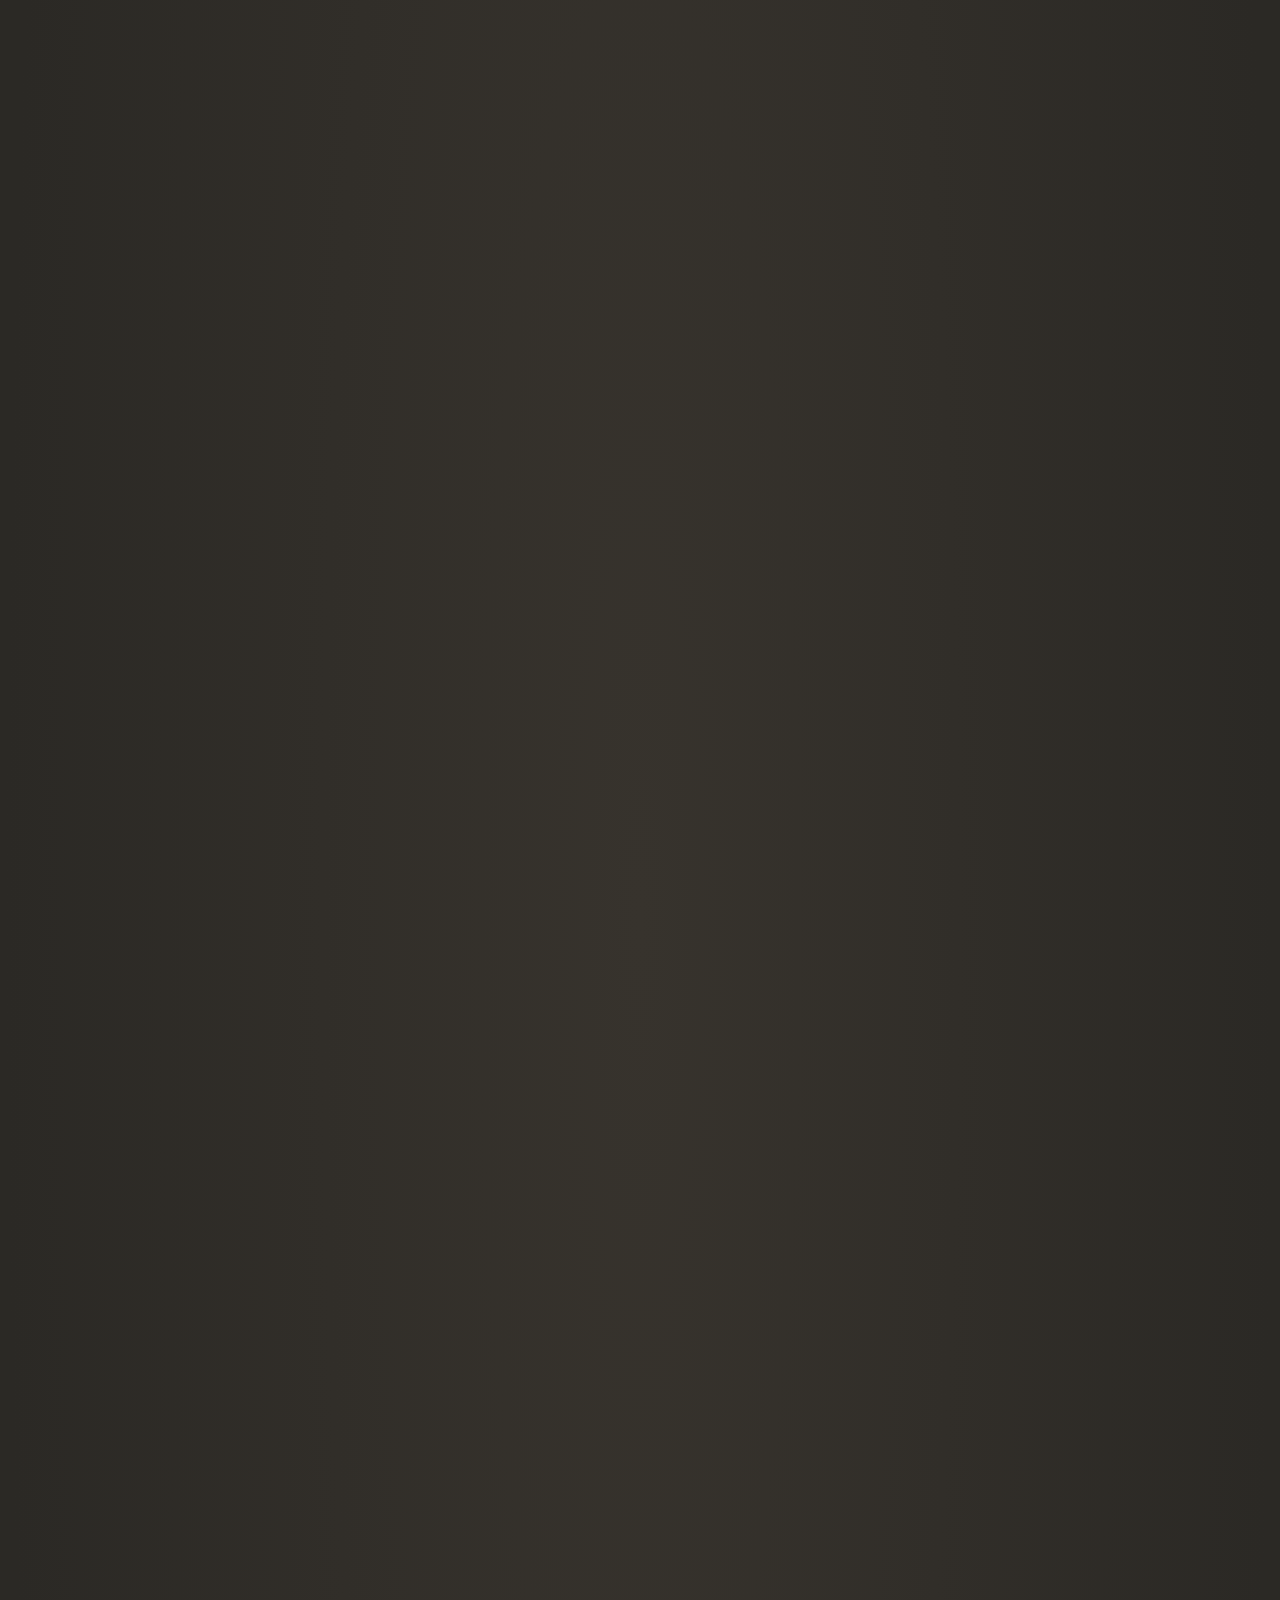
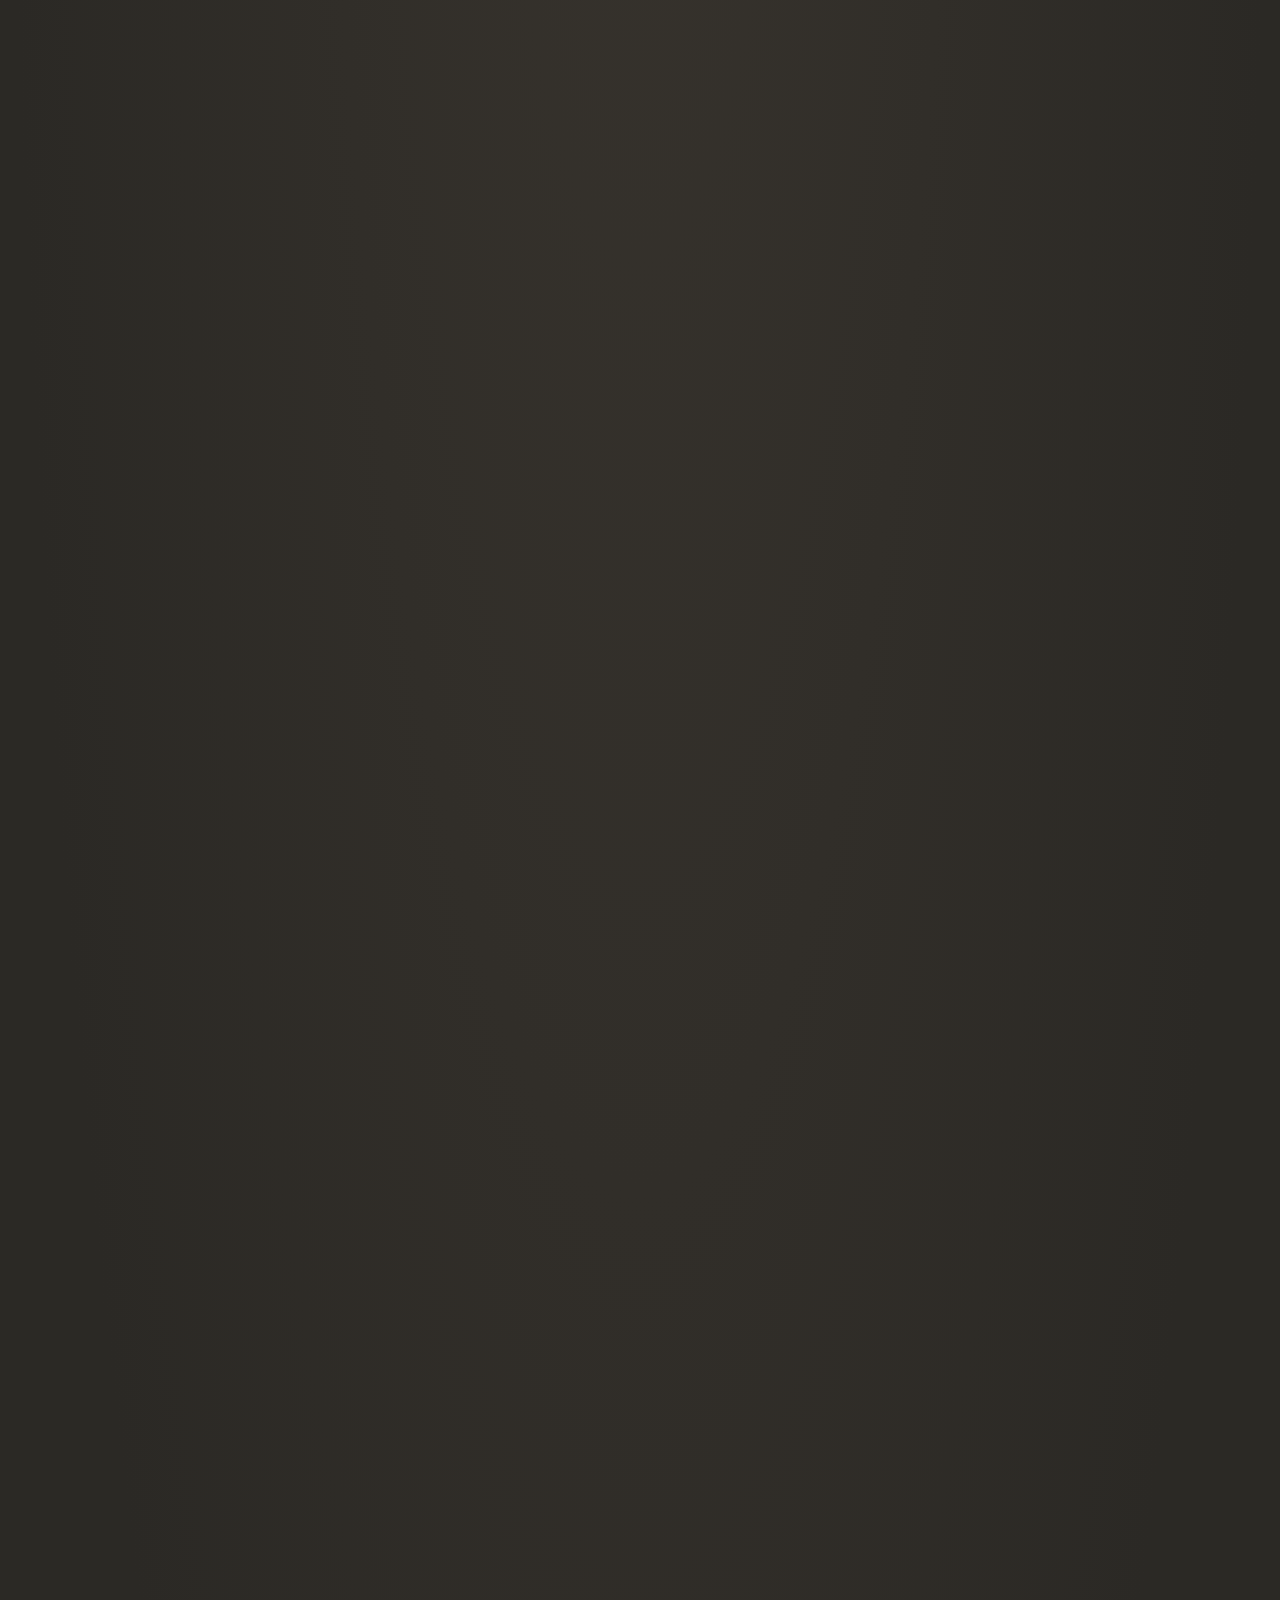
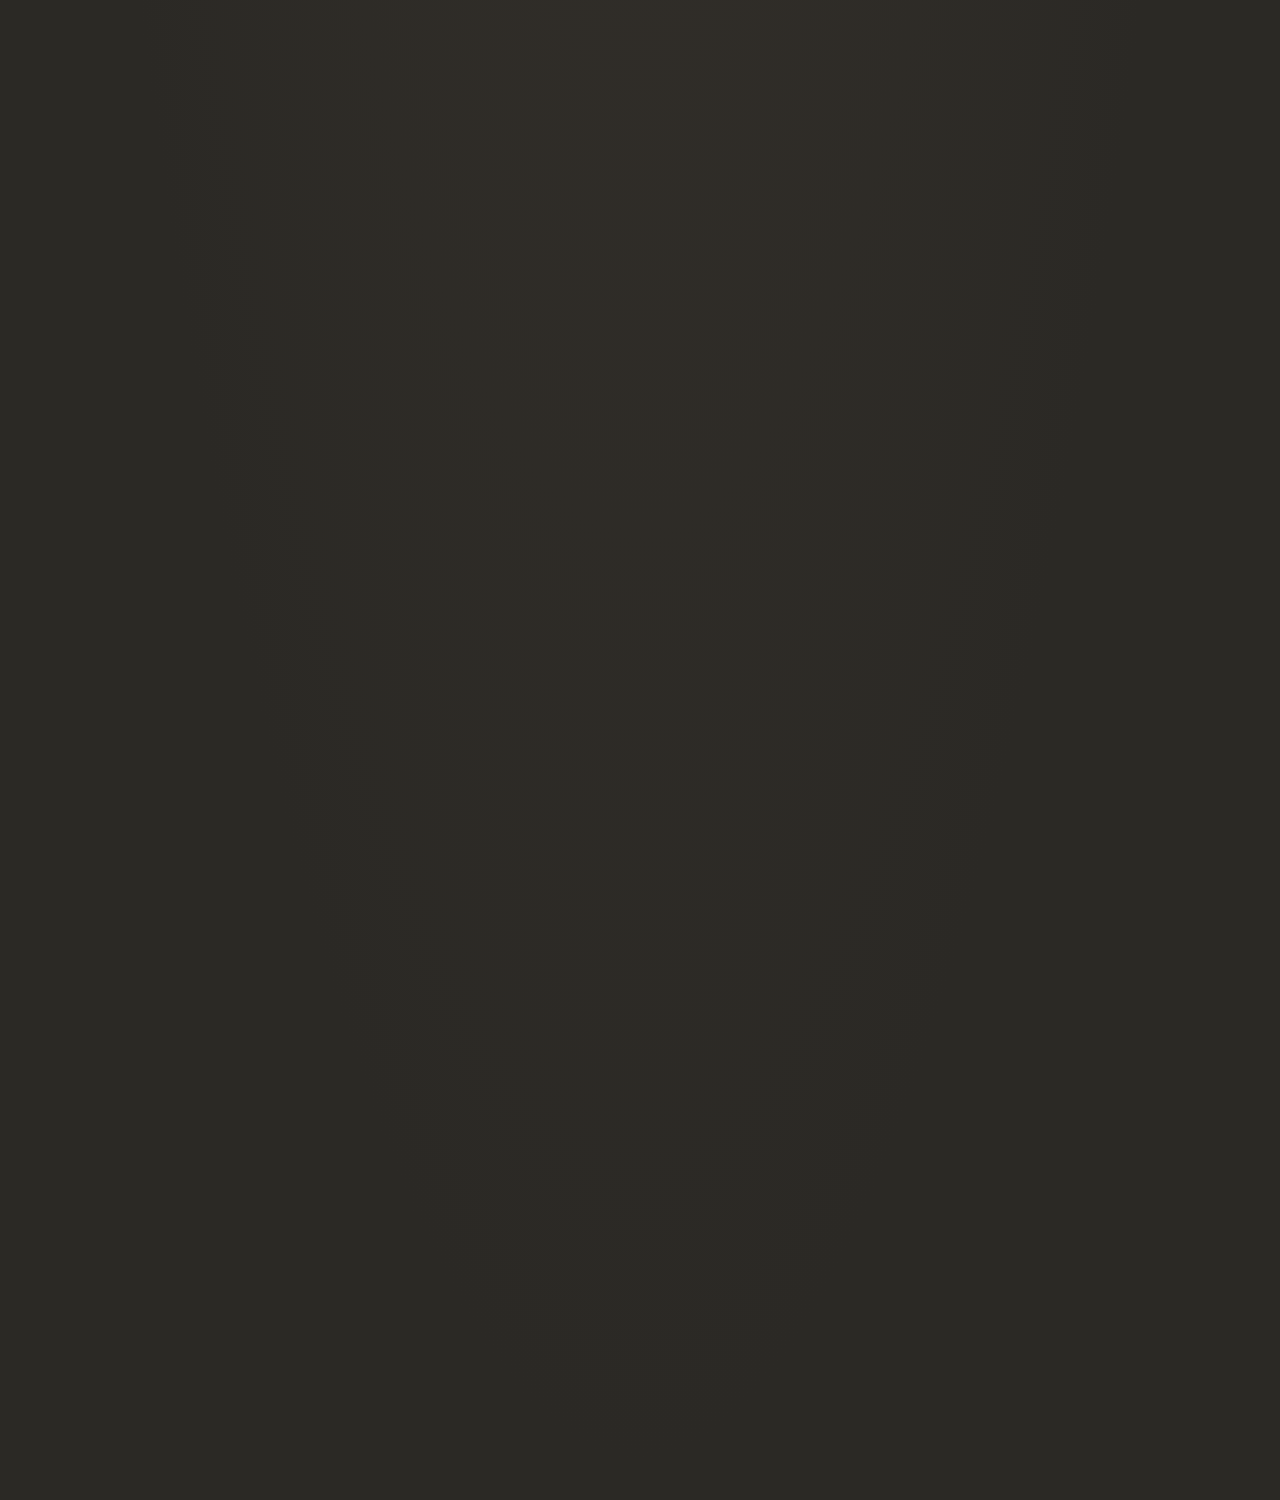
==== commit 301deb5e: "Activity 7 Makeover - V2 Activity 7 Makeover - V2" ====
--- a/classified.html
+++ b/classified.html
@@ -10,133 +10,150 @@
   <link rel="stylesheet" href="style.css">
 </head>
 <body id="page-classified">
-  <div class="dossier">
 
-    <header>
-      <p class="page-no">Page 2 of 2</p>
-      <div class="letterhead">
-        <img src="images/bprd-seal.svg" alt="Circular seal of the Bureau for Paranormal Research and Defense, Extraterrestrial Division, with a five-pointed star at its centre">
-        <div>
-          <p class="agency">Bureau for Paranormal Research and Defense &mdash; Extraterrestrial Division</p>
-          <h1>Case File XT-1026: Classified Annex</h1>
-          <p class="file-no">Eyes Only &bull; Compiled by Field Office Toronto &bull; Revision 6</p>
+  <div class="board" aria-hidden="true"></div>
+  <div class="clip" aria-hidden="true"></div>
+
+  <nav class="board-nav" aria-label="Case file navigation">
+    <ul>
+      <li><a href="system.html">&larr; Records Terminal</a></li>
+      <li><a href="index.html">Public Brief</a></li>
+      <li><a href="classified.html" aria-current="page">Classified File (Level 5)</a></li>
+    </ul>
+  </nav>
+
+  <main class="stack">
+
+    <!-- Page 9 -->
+    <section class="sheet" id="observations" aria-label="Page 9">
+      <p class="page-no">Page 9 of 15</p>
+      <header>
+        <div class="letterhead">
+          <img src="images/bprd-seal.svg" alt="Circular seal of the Bureau for Paranormal Research and Defense, Extraterrestrial Division, with a five-pointed star at its centre">
+          <div>
+            <p class="agency">Bureau for Paranormal Research and Defense &mdash; Extraterrestrial Division</p>
+            <h1>Case File XT-1026: Classified Annex</h1>
+            <p class="file-no">Eyes Only &bull; Field Office Toronto &bull; Rev. 6</p>
+          </div>
+        </div>
+        <div class="stamps">
+          <span class="stamp">Top Secret</span>
+          <span class="stamp">Clearance Level 5</span>
+          <span class="stamp">Eyes Only</span>
+        </div>
+      </header>
+
+      <div class="access-banner" id="access-banner" role="note">
+        <p>ACCESS GRANTED. Clearance verified for Agent ███. This session is logged. Do not read this file aloud near the subject; his hearing is excellent.</p>
+      </div>
+
+      <h2>Section 1: Field Observations</h2>
+      <h3>Observation 1: The subject is technically very old</h3>
+      <p>A year on Proxima b lasts about 11.2 Earth days. By Kethri reckoning, the subject has celebrated more than <span class="redacted" tabindex="0">one thousand</span> birthdays. He does not expect a cake for each of them, but he has not ruled it out.</p>
+      <p class="back-link"><a href="index.html#sheet-8">&larr; Back to page 8 (Public Brief)</a></p>
+    </section>
+
+    <!-- Page 10 -->
+    <section class="sheet" aria-label="Page 10">
+      <p class="page-no">Page 10 of 15</p>
+      <h2>Section 1 <span class="cont">(continued)</span></h2>
+      <h3>Observation 2: The subject enjoys Toronto winters</h3>
+      <p>While human residents complain about the cold and the early darkness, the subject has been observed walking slowly through February evenings with visible contentment. Analysts believe the long nights remind him of home. One agent described his expression as &ldquo;suspiciously peaceful.&rdquo;</p>
+      <h3>Observation 3: The subject rearranges rooms</h3>
+      <p>Within about forty minutes of entering any shared space, the subject will have moved at least one chair, table, or lamp to improve how people move through the room. Classmates rarely notice the change. They only notice that the room now feels better, which is exactly how the Comfort Incident began.<sup><a href="#sheet-7">A</a></sup></p>
+    </section>
+
+    <!-- Page 11 -->
+    <section class="sheet" id="survival-guide" aria-label="Page 11">
+      <p class="page-no">Page 11 of 15</p>
+      <h2>Section 2: Survival Guide for Working With the Subject</h2>
+      <p>Agents assigned to group projects with the subject must follow this procedure in order.</p>
+      <ol>
+        <li>Do not seat him beside a sunny window. He will slowly migrate to the darkest corner, taking the group&rsquo;s whiteboard with him.</li>
+        <li>Bring him problems, not solutions. He will redesign your solution regardless.</li>
+        <li>Never call any work &ldquo;good enough.&rdquo; He regards the phrase as a formal challenge.</li>
+        <li>If he begins sketching on any surface, including napkins and receipts, do not interrupt.</li>
+        <li>Schedule meetings in the late evening, when he is at his sharpest.</li>
+        <li>Keep him fed. He is surveying Earth cuisine and is noticeably more cooperative after dumplings.</li>
+        <li>As a deadline approaches, provide one quiet, dimly lit room and one laptop. Then step back.</li>
+      </ol>
+    </section>
+
+    <!-- Page 12 -->
+    <section class="sheet" id="weaknesses" aria-label="Page 12">
+      <p class="page-no">Page 12 of 15</p>
+      <h2>Section 3: Greatest Weaknesses</h2>
+      <p>Recorded here in case containment is ever required.</p>
+      <ul>
+        <li><strong>Direct sunlight.</strong> Proxima Centauri is a dim red star. Earth&rsquo;s Sun is, by comparison, extremely loud. The subject squints, slows down, and seeks shade.</li>
+        <li><strong>Badly designed objects.</strong> Doors that need a &ldquo;PUSH&rdquo; sign, forms that lose their contents, and remotes with forty identical buttons cause visible distress.</li>
+        <li><strong>His own work.</strong> He cannot stop improving things. This led to his exile, and he has not learned from it in the slightest.</li>
+        <li><strong>A truly comfortable chair.</strong> Once seated in one, he is very difficult to remove. The irony is not lost on the Kethri Council.</li>
+      </ul>
+    </section>
+
+    <!-- Page 13 -->
+    <section class="sheet" id="ambitions" aria-label="Page 13">
+      <p class="page-no">Page 13 of 15</p>
+      <h2>Section 4: Future Ambitions</h2>
+      <p>Unconfirmed. Three analysts, three theories, and they have not spoken since.</p>
+      <div class="theories">
+        <div class="theory">
+          <h3>Theory A: Reconnaissance</h3>
+          <p>Senior Agent ███: his digital media degree is cover for a full report on human interfaces, to be transmitted back to Proxima b.</p>
+        </div>
+        <div class="theory">
+          <h3>Theory B: Redemption</h3>
+          <p>Dr. ███, Xenopsychology: he hopes to design something so useful that the Kethri Council lifts his exile, proving good design can serve people without trapping them.</p>
+        </div>
+        <div class="theory">
+          <h3>Theory C: He likes it here</h3>
+          <p>The summer intern: he has made friends, found a favourite dumpling restaurant, and plans to keep making useful things for humans. Now gaining support.</p>
         </div>
       </div>
-      <div class="stamps">
-        <span class="stamp">Top Secret</span>
-        <span class="stamp">Clearance Level 5</span>
-        <span class="stamp">Eyes Only</span>
+      <p class="verdict">Verdict: STILL UNDER ASSESSMENT. Next review after graduation.</p>
+    </section>
+
+    <!-- Page 14 -->
+    <section class="sheet" id="homeworld" aria-label="Page 14">
+      <p class="page-no">Page 14 of 15</p>
+      <h2>Section 5: Homeworld Reconstruction</h2>
+      <figure>
+        <img src="images/proxima-b-reconstruction.jpg" alt="Artist's reconstruction of Proxima b beside its flaring red star: the day side is cracked and glowing with molten orange fissures, the night side is dark and frozen, and a hazy violet dusk band between them is dotted with tiny lights from underground cities">
+        <figcaption>Exhibit B. Bureau reconstruction of Proxima b, showing the Hollow Line where the Kethri cities lie. Corrected by the subject <span class="redacted" tabindex="0">fourteen</span> times.</figcaption>
+      </figure>
+    </section>
+
+    <!-- Page 15 -->
+    <section class="sheet" id="external" aria-label="Page 15">
+      <p class="page-no">Page 15 of 15</p>
+      <h2>Section 6: External Intelligence</h2>
+      <ul>
+        <li><a href="https://www.seti.org/" target="_blank" rel="noopener noreferrer">The SETI Institute</a>: humanity&rsquo;s search for intelligent life. Looking in the right direction.</li>
+        <li><a href="https://en.wikipedia.org/wiki/Proxima_Centauri_b" target="_blank" rel="noopener noreferrer">Proxima Centauri b reference entry</a>: notably incomplete.</li>
+      </ul>
+      <div class="field-notes" id="field-notes">
+        <h3>Field Agent Notes</h3>
+        <ol type="A">
+          <li id="note-a">The subject rearranged the Bureau&rsquo;s own interview room during questioning. Productivity there has risen 30 percent. Nobody has moved the furniture back.</li>
+        </ol>
       </div>
-    </header>
+      <footer>
+        <p>Property of the B.P.R.D. This document will not self-destruct. A fictional dossier for DG8002, Toronto Metropolitan University.</p>
+      </footer>
+    </section>
 
-    <nav aria-label="Case file navigation">
-      <ul>
-        <li><a href="system.html">&larr; Records Terminal</a></li>
-        <li><a href="index.html">Public Brief</a></li>
-        <li><a href="classified.html" aria-current="page">Classified File (Level 5)</a></li>
-      </ul>
-    </nav>
+  </main>
 
-    <main>
+  <div class="track" aria-hidden="true">
+    <div class="stop" id="sheet-1"></div>
+    <div class="stop" id="sheet-2"></div>
+    <div class="stop" id="sheet-3"></div>
+    <div class="stop" id="sheet-4"></div>
+    <div class="stop" id="sheet-5"></div>
+    <div class="stop" id="sheet-6"></div>
+    <div class="stop" id="sheet-7"></div>
+  </div>
 
-      <div class="access-banner" id="access-banner" role="note">
-        <p>ACCESS GRANTED. Clearance verified for Agent ███. This session is being logged. Do not read this file aloud near the subject; his hearing is excellent.</p>
-      </div>
-
-      <section id="observations">
-        <h2>Section 1: Field Observations</h2>
-        <p>The following facts were gathered over several months of observation. Each has been verified and filed, and each has made the analysts on this case slightly more confused.</p>
-
-        <h3>Observation 1: The subject is technically very old</h3>
-        <p>A year on Proxima b lasts approximately 11.2 Earth days. By Kethri reckoning, the subject has therefore celebrated more than <span class="redacted" tabindex="0">one thousand</span> birthdays. He does not expect a cake for each of them, but he has not ruled it out.</p>
-
-        <h3>Observation 2: The subject enjoys Toronto winters</h3>
-        <p>While human residents complain about the cold and the early darkness, the subject has been observed walking slowly through February evenings with visible contentment. Analysts believe the long nights remind him of home. One agent described his expression as &ldquo;suspiciously peaceful.&rdquo;</p>
-
-        <h3>Observation 3: The subject rearranges rooms</h3>
-        <p>Within approximately forty minutes of entering any shared space, the subject will have moved at least one chair, table, or lamp to improve how people move through the room. Classmates rarely notice the change. They only notice that the room now feels better, which is exactly how the Comfort Incident began.<sup><a href="#note-a">A</a></sup></p>
-      </section>
-
-      <section id="survival-guide">
-        <h2>Section 2: Survival Guide for Working With the Subject</h2>
-        <p>Agents assigned to group projects with the subject must follow this procedure in order.</p>
-        <ol>
-          <li>Do not seat the subject beside a sunny window. He will not complain, but he will slowly migrate toward the darkest corner of the room, taking the group&rsquo;s whiteboard with him.</li>
-          <li>Bring him problems, not solutions. He will redesign your solution regardless, so it saves time.</li>
-          <li>Never describe any piece of work as &ldquo;good enough.&rdquo; The subject regards this phrase as a formal challenge.</li>
-          <li>If the subject begins sketching on any available surface, including napkins, receipts, or the back of the assignment brief, do not interrupt. Wait until the sketching stops.</li>
-          <li>Schedule meetings in the late evening when possible. This is when the subject is at his sharpest and most agreeable.</li>
-          <li>Keep the subject fed. He is conducting an ongoing survey of Earth cuisine and becomes noticeably more cooperative after dumplings.</li>
-          <li>When a deadline approaches, provide one (1) quiet, dimly lit room and one (1) laptop. Then step back.</li>
-        </ol>
-      </section>
-
-      <section id="weaknesses">
-        <h2>Section 3: Greatest Weaknesses</h2>
-        <p>Despite his capabilities, the subject is not invulnerable. The Bureau has identified the following weaknesses, which are recorded here in case containment is ever required.</p>
-        <ul>
-          <li><strong>Direct sunlight.</strong> Proxima Centauri is a dim red star. Earth&rsquo;s Sun is, by comparison, extremely loud. The subject squints, slows down, and seeks shade.</li>
-          <li><strong>Badly designed objects.</strong> Doors that require a &ldquo;PUSH&rdquo; sign, forms that lose their contents when submitted, and remote controls with forty identical buttons cause the subject visible distress.</li>
-          <li><strong>His own work.</strong> The subject cannot stop improving things. This is the same weakness that led to his exile, and the Bureau notes that he has not learned from it in the slightest.</li>
-          <li><strong>A truly comfortable chair.</strong> Once seated in one, the subject becomes very difficult to remove. The irony has not been lost on the Kethri Council.</li>
-        </ul>
-      </section>
-
-      <section id="ambitions">
-        <h2>Section 4: Future Ambitions</h2>
-        <p>The subject&rsquo;s long-term intentions on Earth remain unconfirmed. The analysts assigned to this case have produced three competing theories and have not spoken to each other since.</p>
-
-        <div class="theories">
-          <div class="theory">
-            <h3>Theory A: Reconnaissance</h3>
-            <p>Submitted by Senior Agent ███. The subject enrolled in a digital media program to study how humans communicate through screens. He is compiling a full report on human interfaces for transmission back to Proxima b, and his coursework is a cover for that research.</p>
-          </div>
-          <div class="theory">
-            <h3>Theory B: Redemption</h3>
-            <p>Submitted by Dr. ███, Bureau Xenopsychology. The subject hopes to design something so genuinely useful that the Kethri Council will lift his exile. His ambition is to return home, eventually, with proof that good design can serve people without trapping them.</p>
-          </div>
-          <div class="theory">
-            <h3>Theory C: He likes it here</h3>
-            <p>Submitted by the summer intern. The subject has made friends, found a favourite dumpling restaurant, and plans to keep making useful things for humans for as long as they let him. This theory was initially dismissed and is now gaining support.</p>
-          </div>
-        </div>
-
-        <p class="verdict">Bureau verdict: STILL UNDER ASSESSMENT. Next review scheduled after the subject&rsquo;s graduation.</p>
-      </section>
-
-      <section id="homeworld">
-        <h2>Section 5: Homeworld Reconstruction</h2>
-        <figure>
-          <img src="images/proxima-b-reconstruction.jpg" alt="Artist's reconstruction of Proxima b beside its flaring red star: the day side is cracked and glowing with molten orange fissures, the night side is dark and frozen, and a hazy violet dusk band between them is dotted with tiny lights from underground cities">
-          <figcaption>Exhibit B. Bureau artist&rsquo;s reconstruction of Proxima b, showing the Hollow Line where the Kethri burrow cities lie. Based on the subject&rsquo;s own description, which he provided after correcting the artist&rsquo;s first <span class="redacted" tabindex="0">fourteen</span> drafts.</figcaption>
-        </figure>
-      </section>
-
-      <section id="external-intelligence">
-        <h2>Section 6: External Intelligence</h2>
-        <p>Humans are aware of the subject&rsquo;s homeworld but not of its inhabitants. The Bureau monitors the following public sources for any sign that this is changing.</p>
-        <ul>
-          <li><a href="https://www.seti.org/" target="_blank" rel="noopener noreferrer">The SETI Institute</a>: the leading human effort to detect intelligent life beyond Earth. They are looking in the right direction.</li>
-          <li><a href="https://en.wikipedia.org/wiki/Proxima_Centauri_b" target="_blank" rel="noopener noreferrer">Proxima Centauri b reference entry</a>: what human astronomers currently know about the subject&rsquo;s homeworld. Notably incomplete.</li>
-        </ul>
-      </section>
-
-      <section class="field-notes" id="field-notes">
-        <h2>Field Agent Notes</h2>
-        <ol type="A">
-          <li id="note-a">Agent ███ reports that the subject rearranged the Bureau&rsquo;s own interview room during questioning. Productivity in that room has since risen by 30 percent. Nobody has moved the furniture back.</li>
-        </ol>
-      </section>
-
-      <p><a href="index.html">&larr; Return to the Public Brief</a></p>
-
-    </main>
-
-    <footer>
-      <p>Property of the Bureau for Paranormal Research and Defense. This document will not self-destruct. Please shred it manually.</p>
-      <p>A fictional dossier created for DG8002 Activity 6, Master of Digital Media, Toronto Metropolitan University.</p>
-    </footer>
-
-  </div>
 </body>
 </html>
--- a/style.css
+++ b/style.css
@@ -1,171 +1,213 @@
-/* B.P.R.D. Case File XT-1026 — light dossier styling.
-   Structure lives in the HTML; this file only adds the paper-file look. */
+/* =====================================================================
+   B.P.R.D. Case File XT-1026 — clipboard dossier
+   Shared by index.html (Public Brief) and classified.html (Annex).
+
+   1. Tokens and base type
+   2. Paper sheets and their content (works everywhere)
+   3. Clipboard mode: board, clip, scroll-to-flip (desktop/tablet,
+      browsers with scroll-driven animations)
+   4. Page turn between the two files (View Transitions)
+   5. Reduced motion
+   ===================================================================== */
+
+
+/* ---------- 1. Tokens and base type ---------- */
 
 :root {
-  --paper: #f1ead8;
+  --desk: #2b2925;
+  --paper: #f3ecda;
   --paper-edge: #e4dbc3;
   --ink: #1f1c17;
   --ink-soft: #5a5347;
   --stamp: #a8231b;
   --rule: #b9ae93;
   --redact: #141310;
+  --board: #8b5a2b;
+  --board-dark: #5e3a18;
+  --metal-light: #e9ecef;
+  --metal-dark: #8d939a;
 }
 
 * { box-sizing: border-box; }
+
+html { background: var(--desk); }
 
 body {
   margin: 0;
-  background: #2b2925;
   color: var(--ink);
+  background:
+    radial-gradient(ellipse at 50% 40%, #37332d 0%, var(--desk) 70%);
+  min-height: 100vh;
   font-family: "Courier Prime", "Courier New", Courier, monospace;
-  font-size: 17px;
-  line-height: 1.6;
-}
-
-/* The sheet of paper, sitting on a small stack of pages.
-   Each pair of offset shadows draws one sheet edge peeking out underneath. */
-.dossier {
-  position: relative;
-  max-width: 860px;
-  margin: 32px auto 44px;
-  padding: 40px 48px;
-  background: var(--paper);
-  box-shadow:
-    0 0 0 1px var(--paper-edge),
-    5px 6px 0 -1px #e6dec7,
-    5px 6px 0 0 var(--rule),
-    10px 12px 0 -1px #dad1b7,
-    10px 12px 0 0 #a39878,
-    0 22px 44px rgba(0, 0, 0, 0.5);
-}
-
-/* "Page 1 of 2" marker in the top-right corner of each sheet */
-.page-no {
-  position: absolute;
-  top: 12px;
-  right: 18px;
-  margin: 0;
-  font-size: 0.75rem;
-  letter-spacing: 0.14em;
-  text-transform: uppercase;
-  color: var(--ink-soft);
-}
-
-/* ---------- Header ---------- */
-header {
-  border-bottom: 3px double var(--ink);
-  padding-bottom: 20px;
-  margin-bottom: 8px;
-}
-
-.letterhead {
-  display: flex;
-  align-items: center;
-  gap: 20px;
-}
-
-.letterhead img {
-  width: 96px;
-  height: 96px;
-  flex-shrink: 0;
-}
-
-.agency {
-  margin: 0;
-  font-size: 0.85rem;
-  letter-spacing: 0.18em;
-  text-transform: uppercase;
-  color: var(--ink-soft);
-}
-
-h1 {
+  font-size: 16px;
+  line-height: 1.5;
+}
+
+h1, h2, .stamp, .verdict, .clearance-gate a {
   font-family: "Special Elite", "Courier New", monospace;
-  font-size: 2rem;
-  line-height: 1.2;
-  margin: 4px 0 6px;
-}
-
-.file-no {
-  margin: 0;
-  font-size: 0.9rem;
-}
-
-/* Rubber stamps */
-.stamps {
-  display: flex;
-  flex-wrap: wrap;
-  gap: 12px;
-  margin-top: 18px;
-}
-
-.stamp {
-  display: inline-block;
-  border: 3px solid var(--stamp);
-  color: var(--stamp);
-  padding: 4px 12px;
-  font-family: "Special Elite", "Courier New", monospace;
-  font-size: 0.95rem;
-  letter-spacing: 0.08em;
-  text-transform: uppercase;
-  transform: rotate(-3deg);
-  opacity: 0.85;
-}
-
-.stamp:nth-child(2) { transform: rotate(2deg); }
-.stamp:nth-child(3) { transform: rotate(-1deg); }
-
-/* ---------- Navigation ---------- */
-nav {
-  border-bottom: 1px solid var(--rule);
-  padding: 10px 0;
-  margin-bottom: 24px;
-}
-
-nav ul {
+  font-weight: normal;
+}
+
+a { color: var(--stamp); }
+
+
+/* ---------- 2. Paper sheets and their content ----------
+   Default (phones, Firefox): sheets sit one after another down the page
+   like papers laid out on a desk, and the page scrolls normally. */
+
+.board,
+.clip,
+.track { display: none; }
+
+.board-nav {
+  max-width: 640px;
+  margin: 0 auto;
+  padding: 16px;
+}
+
+.board-nav ul {
   list-style: none;
   margin: 0;
   padding: 0;
   display: flex;
   flex-wrap: wrap;
-  gap: 8px 24px;
-}
-
-nav a {
-  color: var(--ink);
+  gap: 6px 20px;
+}
+
+.board-nav a {
+  color: var(--paper);
   text-decoration: none;
-  border-bottom: 1px dashed var(--ink-soft);
-}
-
-nav a:hover,
-nav a[aria-current="page"] {
+  border-bottom: 1px dashed rgba(243, 236, 218, 0.5);
+}
+
+.board-nav a:hover,
+.board-nav a:focus,
+.board-nav a[aria-current="page"] {
+  color: #ffd9a0;
+  border-bottom-color: #ffd9a0;
+}
+
+.stack {
+  max-width: 640px;
+  margin: 0 auto;
+  padding: 0 16px 40px;
+}
+
+/* One sheet of paper */
+.sheet {
+  position: relative;
+  margin: 0 0 20px;
+  padding: 40px 22px 26px;
+  background: var(--paper);
+  box-shadow: 0 0 0 1px var(--paper-edge), 0 10px 24px rgba(0, 0, 0, 0.4);
+}
+
+.page-no {
+  position: absolute;
+  top: 0.9em;
+  right: 1.2em;
+  margin: 0;
+  font-size: 0.72em;
+  letter-spacing: 0.14em;
+  text-transform: uppercase;
+  color: var(--ink-soft);
+}
+
+#page-classified .page-no { color: var(--stamp); }
+
+/* Letterhead (cover sheet of each file) */
+header {
+  border-bottom: 3px double var(--ink);
+  padding-bottom: 0.9em;
+}
+
+.letterhead {
+  display: flex;
+  align-items: center;
+  gap: 1em;
+}
+
+.letterhead img {
+  width: 4.6em;
+  height: 4.6em;
+  flex-shrink: 0;
+}
+
+.agency {
+  margin: 0;
+  font-size: 0.72em;
+  letter-spacing: 0.14em;
+  text-transform: uppercase;
+  color: var(--ink-soft);
+}
+
+h1 {
+  font-size: 1.75em;
+  line-height: 1.15;
+  margin: 0.15em 0 0.25em;
+}
+
+.file-no {
+  margin: 0;
+  font-size: 0.85em;
+}
+
+.stamps {
+  display: flex;
+  flex-wrap: wrap;
+  gap: 0.6em;
+  margin-top: 0.9em;
+}
+
+.stamp {
+  display: inline-block;
+  border: 0.17em solid var(--stamp);
   color: var(--stamp);
-  border-bottom-color: var(--stamp);
-}
-
-/* ---------- Body content ---------- */
+  padding: 0.15em 0.6em;
+  font-size: 0.85em;
+  letter-spacing: 0.08em;
+  text-transform: uppercase;
+  transform: rotate(-3deg);
+  opacity: 0.85;
+}
+
+.stamp:nth-child(2) { transform: rotate(2deg); }
+.stamp:nth-child(3) { transform: rotate(-1deg); }
+
 h2 {
-  font-family: "Special Elite", "Courier New", monospace;
-  font-size: 1.3rem;
+  font-size: 1.2em;
   text-transform: uppercase;
   letter-spacing: 0.06em;
   border-bottom: 1px solid var(--rule);
-  padding-bottom: 4px;
-  margin-top: 36px;
+  padding-bottom: 0.2em;
+  margin: 1.1em 0 0.6em;
+}
+
+.sheet > h2:first-of-type { margin-top: 0.4em; }
+header + h2,
+#access-banner + h2 { margin-top: 1em !important; }
+
+.cont {
+  font-size: 0.7em;
+  letter-spacing: 0.1em;
+  color: var(--ink-soft);
 }
 
 h3 {
-  font-size: 1.05rem;
-  margin-bottom: 4px;
-}
-
-a { color: var(--stamp); }
-
-/* Redaction bars: hover (or tap) to declassify */
+  font-size: 1em;
+  margin: 1em 0 0.25em;
+}
+
+p { margin: 0 0 0.75em; }
+
+ul, ol { margin: 0 0 0.75em; padding-left: 1.4em; }
+li { margin-bottom: 0.45em; }
+
+/* Redaction bars: hover or tab to declassify */
 .redacted {
   background: var(--redact);
   color: var(--redact);
-  padding: 0 4px;
-  border-radius: 1px;
+  padding: 0 0.25em;
   cursor: help;
   transition: color 0.2s, background 0.2s;
 }
@@ -177,33 +219,34 @@
   outline: none;
 }
 
-/* Subject identification card */
+/* Subject ID card: a boxed information panel */
 .subject-card {
   display: grid;
   grid-template-columns: max-content 1fr;
-  gap: 4px 20px;
+  gap: 0.35em 1.1em;
+  margin: 0;
   border: 1px solid var(--ink);
-  padding: 16px 20px;
+  padding: 0.9em 1.1em;
   background: rgba(255, 255, 255, 0.35);
 }
 
 .subject-card dt {
   font-weight: bold;
   text-transform: uppercase;
-  font-size: 0.85rem;
-  padding-top: 2px;
+  font-size: 0.78em;
+  padding-top: 0.2em;
 }
 
 .subject-card dd { margin: 0; }
 
-/* Photographs */
+/* Photographs pinned to the sheet */
 figure {
-  margin: 24px 0;
-  padding: 12px;
+  margin: 0.4em 0 0.8em;
+  padding: 0.55em;
   background: #fff;
   border: 1px solid var(--rule);
   transform: rotate(-0.6deg);
-  box-shadow: 0 4px 10px rgba(0, 0, 0, 0.15);
+  box-shadow: 0 0.25em 0.6em rgba(0, 0, 0, 0.15);
 }
 
 figure img {
@@ -213,202 +256,420 @@
 }
 
 figcaption {
-  font-size: 0.85rem;
+  font-size: 0.78em;
   color: var(--ink-soft);
-  margin-top: 8px;
-}
-
-/* Threat assessment table (ID selector: one unique panel on the Public Brief) */
-#threat {
+  margin-top: 0.4em;
+  line-height: 1.4;
+}
+
+sup a { text-decoration: none; }
+
+/* Threat assessment panel */
+.threat-panel {
   border: 2px solid var(--ink);
-  padding: 4px 20px 16px;
-  margin-top: 36px;
-}
-
-.table-wrap { overflow-x: auto; }
+  padding: 0.1em 0.9em 0.6em;
+}
+
+.threat-panel h2 { margin-top: 0.5em; }
 
 table {
   width: 100%;
   border-collapse: collapse;
-  font-size: 0.95rem;
+  font-size: 0.85em;
 }
 
 caption {
   text-align: left;
-  font-size: 0.85rem;
+  font-size: 0.9em;
   color: var(--ink-soft);
-  padding-bottom: 8px;
+  padding-bottom: 0.4em;
 }
 
 th, td {
   text-align: left;
   vertical-align: top;
-  padding: 6px 10px 6px 0;
+  padding: 0.3em 0.6em 0.3em 0;
   border-bottom: 1px dotted var(--rule);
 }
 
-th { text-transform: uppercase; font-size: 0.8rem; }
-
-.bar { white-space: nowrap; letter-spacing: -1px; }
+th { text-transform: uppercase; font-size: 0.85em; }
+
+.bar { white-space: nowrap; letter-spacing: -0.06em; }
 
 .verdict {
-  font-family: "Special Elite", "Courier New", monospace;
   color: var(--stamp);
-  font-size: 1.1rem;
-  margin-bottom: 0;
-}
+  font-size: 1.05em;
+  margin: 0.6em 0 0;
+}
+
+/* Hand-off box on the last Public Brief sheet */
+.clearance-gate {
+  margin: 1em 0;
+  padding: 0.7em 1em;
+  border: 2px dashed var(--stamp);
+  text-align: center;
+}
+
+.clearance-gate p { margin: 0 0 0.3em; }
+.clearance-gate a { font-size: 1.1em; }
+
+.back-link { margin-top: 1.2em; font-size: 0.9em; }
+
+/* Classified access banner */
+#access-banner {
+  margin-top: 1em;
+  background: var(--redact);
+  color: var(--paper);
+  padding: 0.6em 0.9em;
+  font-size: 0.85em;
+}
+
+#access-banner p { margin: 0; }
 
 /* Analyst theories */
 .theories {
   display: grid;
-  gap: 16px;
+  gap: 0.6em;
 }
 
 .theory {
-  border-left: 4px solid var(--rule);
-  padding: 4px 0 4px 16px;
-}
-
-/* Clearance gate link */
-.clearance-gate {
-  margin: 40px 0 8px;
-  padding: 18px 20px;
-  border: 2px dashed var(--stamp);
-  text-align: center;
-}
-
-.clearance-gate a {
-  font-family: "Special Elite", "Courier New", monospace;
-  font-size: 1.15rem;
-}
-
-/* Access banner (ID selector: appears once, on the Classified Annex) */
-#access-banner {
-  background: var(--redact);
-  color: var(--paper);
-  padding: 12px 16px;
-  font-size: 0.95rem;
-}
-
-#access-banner p { margin: 0; }
-
-/* Page-specific touches, keyed off each page's <body> ID */
-#page-classified .page-no { color: var(--stamp); }
-
-/* Footnotes */
+  border-left: 0.25em solid var(--rule);
+  padding: 0.1em 0 0.1em 0.8em;
+}
+
+.theory h3 { margin-top: 0; }
+.theory p { margin: 0; }
+
+/* Footnotes and footer */
 .field-notes {
-  font-size: 0.85rem;
+  font-size: 0.8em;
   color: var(--ink-soft);
 }
 
-.field-notes h2 { font-size: 1rem; }
-
-sup a { text-decoration: none; }
-
-/* ---------- Footer ---------- */
+.field-notes h3 { margin-top: 0.8em; }
+
 footer {
-  margin-top: 40px;
-  padding-top: 16px;
+  margin-top: 1em;
+  padding-top: 0.6em;
   border-top: 3px double var(--ink);
-  font-size: 0.8rem;
+  font-size: 0.72em;
   color: var(--ink-soft);
   text-align: center;
 }
 
-footer p { margin: 4px 0; }
-
-/* ---------- Page-flip transition between the two dossier pages ----------
-   Pure CSS cross-document View Transitions. Both dossier pages load this
-   stylesheet, so moving between them animates; the Records Terminal does
-   not opt in, so arriving from it stays instant. Browsers without support
-   (currently Firefox) simply switch pages with no animation.
-
-   Forward (Brief -> Classified): the Brief slides off the top of the pile.
-   Back (Classified -> Brief): the Brief slides back onto the pile.        */
+footer p { margin: 0; }
+
+
+/* ---------- 3. Clipboard mode ----------
+   Wide enough screens in browsers that support scroll-driven animations.
+   Every sheet is fixed in the same spot on the board, stacked with page 1
+   on top. An invisible track of full-height "stops" gives the page
+   something to scroll; scroll-snap lands exactly on one stop per sheet,
+   and each sheet's flip is tied to the scroll distance of its own stop. */
+
+@supports (animation-timeline: scroll()) {
+  @media (min-width: 760px) and (min-height: 560px) {
+
+    :root {
+      --top: 58px;     /* room above the sheet for the clip */
+      --bottom: 62px;  /* room below the sheet for the nav strip */
+      /* Largest US-letter sheet (8.5 x 11) that fits the window */
+      --sheet-h: min(calc(100vh - var(--top) - var(--bottom)),
+                     calc((100vw - 120px) * 11 / 8.5));
+      --sheet-w: calc(var(--sheet-h) * 8.5 / 11);
+      --board-pad: 26px;
+
+      scroll-snap-type: y mandatory;
+      scrollbar-width: none;
+    }
+
+    :root::-webkit-scrollbar { display: none; }
+
+    /* The invisible track that the scroll wheel moves through */
+    .track { display: block; }
+
+    .stop {
+      height: 100vh;
+      scroll-snap-align: start;
+      scroll-snap-stop: always;   /* one wheel flick = one page */
+    }
+
+    /* Hardboard clipboard */
+    .board {
+      display: block;
+      position: fixed;
+      z-index: 0;
+      top: 12px;
+      bottom: 12px;
+      left: 50%;
+      width: calc(var(--sheet-w) + var(--board-pad) * 2);
+      transform: translateX(-50%);
+      border-radius: 22px;
+      background:
+        repeating-linear-gradient(97deg,
+          rgba(255, 255, 255, 0.035) 0 2px,
+          rgba(0, 0, 0, 0.035) 2px 5px),
+        linear-gradient(160deg, var(--board) 0%, var(--board-dark) 100%);
+      box-shadow:
+        inset 0 0 0 2px rgba(255, 255, 255, 0.08),
+        inset 0 -6px 14px rgba(0, 0, 0, 0.25),
+        0 24px 50px rgba(0, 0, 0, 0.55);
+    }
+
+    /* Metal clip, drawn with gradients */
+    .clip {
+      display: block;
+      position: fixed;
+      z-index: 20;
+      top: 18px;
+      left: 50%;
+      width: min(46%, calc(var(--sheet-w) * 0.5));
+      height: 64px;
+      transform: translateX(-50%);
+      border-radius: 14px 14px 10px 10px;
+      background: linear-gradient(180deg,
+        var(--metal-light) 0%, #c6cbd1 45%, var(--metal-dark) 100%);
+      box-shadow:
+        inset 0 1px 0 #fff,
+        inset 0 -3px 6px rgba(0, 0, 0, 0.25),
+        0 6px 10px rgba(0, 0, 0, 0.45);
+    }
+
+    /* Lever and rivets */
+    .clip::before {
+      content: "";
+      position: absolute;
+      top: -10px;
+      left: 50%;
+      width: 44%;
+      height: 22px;
+      transform: translateX(-50%);
+      border: 5px solid #a9afb6;
+      border-bottom: none;
+      border-radius: 14px 14px 0 0;
+    }
+
+    .clip::after {
+      content: "";
+      position: absolute;
+      top: 24px;
+      left: 14%;
+      right: 14%;
+      height: 10px;
+      border-radius: 6px;
+      background:
+        radial-gradient(circle at 6px 5px, #6f757c 3px, transparent 4px) left / 50% 100% no-repeat,
+        radial-gradient(circle at calc(100% - 6px) 5px, #6f757c 3px, transparent 4px) right / 50% 100% no-repeat;
+    }
+
+    /* Nav strip printed along the bottom of the board */
+    .board-nav {
+      position: fixed;
+      z-index: 20;
+      bottom: 12px;
+      left: 50%;
+      transform: translateX(-50%);
+      width: calc(var(--sheet-w) + var(--board-pad) * 2);
+      max-width: none;
+      height: calc(var(--bottom) - 12px);
+      padding: 10px var(--board-pad) 0;
+      display: flex;
+      align-items: center;
+      justify-content: center;
+      font-size: clamp(10px, calc(var(--sheet-h) * 0.0185), 14px);
+    }
+
+    .board-nav ul {
+      flex-wrap: nowrap;
+      gap: 0 1.6em;
+      white-space: nowrap;
+    }
+
+    /* Hint stencilled on the board, left of the clip */
+    .board::after {
+      content: "Scroll \2193  to turn";
+      position: absolute;
+      top: 20px;
+      left: 22px;
+      font-size: clamp(9px, calc(var(--sheet-h) * 0.016), 12px);
+      letter-spacing: 0.08em;
+      text-transform: uppercase;
+      color: rgba(243, 236, 218, 0.6);
+    }
+
+    /* The pile of sheets */
+    .stack {
+      position: fixed;
+      z-index: 10;
+      inset: 0;
+      max-width: none;
+      margin: 0;
+      padding: 0;
+      perspective: 2200px;
+      perspective-origin: 50% var(--top);
+      view-transition-name: sheets;
+    }
+
+    /* A couple of loose sheet edges under the pile */
+    .stack::before {
+      content: "";
+      position: absolute;
+      top: var(--top);
+      left: 50%;
+      width: var(--sheet-w);
+      height: var(--sheet-h);
+      transform: translateX(-50%);
+      background: var(--paper);
+      box-shadow:
+        4px 5px 0 -1px #e6dec7,
+        4px 5px 0 0 var(--rule),
+        8px 10px 0 -1px #dad1b7,
+        8px 10px 0 0 #a39878,
+        0 14px 28px rgba(0, 0, 0, 0.45);
+    }
+
+    .sheet {
+      position: absolute;
+      top: var(--top);
+      left: 50%;
+      width: var(--sheet-w);
+      height: var(--sheet-h);
+      margin: 0 0 0 calc(var(--sheet-w) / -2);
+      padding: calc(var(--sheet-w) * 0.085) calc(var(--sheet-w) * 0.08) calc(var(--sheet-w) * 0.06);
+      overflow: hidden;
+      /* All text is sized from the sheet, so every page looks the same at
+         any window size, like real letter paper. */
+      font-size: calc(var(--sheet-h) * 0.0205);
+      box-shadow: 0 0 0 1px var(--paper-edge);
+      z-index: calc(100 - var(--i));
+
+      transform-origin: 50% 0;   /* hinge along the clip */
+      backface-visibility: hidden;
+
+      /* Flip: driven by the page's scroll position, not by time.
+         Sheet i turns while the reader scrolls through stop i, and is
+         uncovered (out of the previous sheet's shadow) during stop i-1. */
+      animation-name: flip-up, uncover;
+      animation-duration: auto;
+      animation-timing-function: linear;
+      animation-fill-mode: both;
+      animation-timeline: scroll(root), scroll(root);
+      animation-range:
+        calc((var(--i) - 1) * 100vh) calc(var(--i) * 100vh),
+        calc((var(--i) - 2) * 100vh) calc((var(--i) - 1) * 100vh);
+    }
+
+    /* Stacking order: first sheet on top */
+    .sheet:nth-child(1) { --i: 1; }
+    .sheet:nth-child(2) { --i: 2; }
+    .sheet:nth-child(3) { --i: 3; }
+    .sheet:nth-child(4) { --i: 4; }
+    .sheet:nth-child(5) { --i: 5; }
+    .sheet:nth-child(6) { --i: 6; }
+    .sheet:nth-child(7) { --i: 7; }
+    .sheet:nth-child(8) { --i: 8; }
+
+    /* The last sheet stays on the board */
+    .sheet:last-child { animation-name: none, uncover; }
+  }
+}
+
+/* Sheet folds up from its bottom edge, over the clip and out of view */
+@keyframes flip-up {
+  from { transform: rotateX(0deg); }
+  to   { transform: rotateX(180deg); }
+}
+
+/* The sheet underneath brightens as the one above lifts off it */
+@keyframes uncover {
+  from { filter: brightness(0.8); }
+  to   { filter: brightness(1); }
+}
+
+
+/* ---------- 4. Turning from one file to the other ----------
+   Clicking "Request clearance" (page 7) or "Back to page 7" (page 8)
+   loads the other HTML file; a cross-document View Transition plays the
+   same flip on the whole pile. The Records Terminal does not opt in, so
+   arriving from it is instant. */
 
 @view-transition {
   navigation: auto;
 }
 
-:root {
-  /* Limits the moving snapshot to the paper column (plus a soft edge that
-     reads as a cast shadow), so the dark desk around it stays put. */
-  --sheet-mask: linear-gradient(
-    to right,
-    transparent calc(50% - 472px),
-    #000 calc(50% - 436px),
-    #000 calc(50% + 446px),
-    transparent calc(50% + 482px)
-  );
-}
-
-/* Forward: arriving on the Classified Annex */
-:root:has(#page-classified)::view-transition-old(root) {
+::view-transition-old(root),
+::view-transition-new(root) {
+  animation: none;
+}
+
+::view-transition-group(sheets) {
+  animation-duration: 0.75s;
+}
+
+/* Forward into the Annex: the Brief's last sheet flips up over the clip */
+:root:has(#page-classified)::view-transition-old(sheets) {
   z-index: 2;
-  -webkit-mask-image: var(--sheet-mask);
-  mask-image: var(--sheet-mask);
-  transform-origin: 20% 100%;
-  animation: sheet-off 0.7s cubic-bezier(0.55, 0.05, 0.7, 0.4) both;
-}
-
-:root:has(#page-classified)::view-transition-new(root) {
-  animation: sheet-uncover 0.7s ease-out both;
-}
-
-/* Back: arriving on the Public Brief */
-:root:has(#page-brief)::view-transition-new(root) {
+  transform-origin: 50% var(--top, 58px);
+  backface-visibility: hidden;
+  animation: vt-flip-up 0.75s cubic-bezier(0.5, 0, 0.75, 0.4) both;
+}
+
+:root:has(#page-classified)::view-transition-new(sheets) {
+  animation: uncover 0.75s ease-out both;
+}
+
+/* Back to the Brief: its last sheet flips down onto the pile */
+:root:has(#page-brief)::view-transition-new(sheets) {
   z-index: 2;
-  -webkit-mask-image: var(--sheet-mask);
-  mask-image: var(--sheet-mask);
-  transform-origin: 20% 100%;
-  animation: sheet-on 0.7s cubic-bezier(0.2, 0.65, 0.3, 1) both;
-}
-
-:root:has(#page-brief)::view-transition-old(root) {
-  animation: sheet-cover 0.7s ease-in both;
-}
-
-@keyframes sheet-off {
-  from { transform: translate(0, 0) rotate(0deg); opacity: 1; }
-  85%  { opacity: 1; }
-  to   { transform: translate(72vw, -28vh) rotate(9deg); opacity: 0; }
-}
-
-@keyframes sheet-on {
-  from { transform: translate(72vw, -28vh) rotate(9deg); opacity: 0; }
-  15%  { opacity: 1; }
-  to   { transform: translate(0, 0) rotate(0deg); opacity: 1; }
-}
-
-/* The page underneath sits in the top sheet's shadow until it is uncovered */
-@keyframes sheet-uncover {
-  from { filter: brightness(0.78); }
-  to   { filter: brightness(1); }
-}
-
-@keyframes sheet-cover {
-  from { filter: brightness(1); }
-  to   { filter: brightness(0.78); }
-}
+  transform-origin: 50% var(--top, 58px);
+  backface-visibility: hidden;
+  animation: vt-flip-down 0.75s cubic-bezier(0.25, 0.6, 0.35, 1) both;
+}
+
+:root:has(#page-brief)::view-transition-old(sheets) {
+  animation: uncover 0.75s ease-in reverse both;
+}
+
+@keyframes vt-flip-up {
+  from { transform: perspective(2200px) rotateX(0deg); }
+  to   { transform: perspective(2200px) rotateX(180deg); }
+}
+
+@keyframes vt-flip-down {
+  from { transform: perspective(2200px) rotateX(180deg); }
+  to   { transform: perspective(2200px) rotateX(0deg); }
+}
+
+
+/* ---------- 5. Reduced motion ----------
+   Keep paging by scroll, but swap sheets instantly instead of flipping. */
 
 @media (prefers-reduced-motion: reduce) {
-  ::view-transition-old(root),
-  ::view-transition-new(root) {
+  .sheet { animation-timing-function: steps(1, jump-start); }
+  .redacted { transition: none; }
+
+  ::view-transition-old(sheets),
+  ::view-transition-new(sheets) {
     animation: none !important;
   }
 }
 
-/* ---------- Small screens ---------- */
-@media (max-width: 640px) {
-  body { font-size: 16px; }
-  .dossier {
-    margin: 0;
-    padding: 36px 16px 24px;
-    box-shadow: none;
+/* Exhibit photo on page 2 sits a little narrower so the page breathes */
+.exhibit {
+  width: 92%;
+  margin: 0.2em auto 1em;
+}
+
+/* Phones: stack the letterhead and the ID card into one column */
+@media (max-width: 520px) {
+  .letterhead {
+    flex-direction: column;
+    align-items: flex-start;
+    gap: 0.6em;
   }
-  .page-no { top: 10px; right: 16px; }
-  .letterhead { flex-direction: column; align-items: flex-start; }
-  h1 { font-size: 1.6rem; }
+
+  h1 { font-size: 1.5em; }
+
   .subject-card { grid-template-columns: 1fr; }
-  .subject-card dd { margin-bottom: 8px; }
-}
+  .subject-card dd { margin-bottom: 0.5em; }
+}
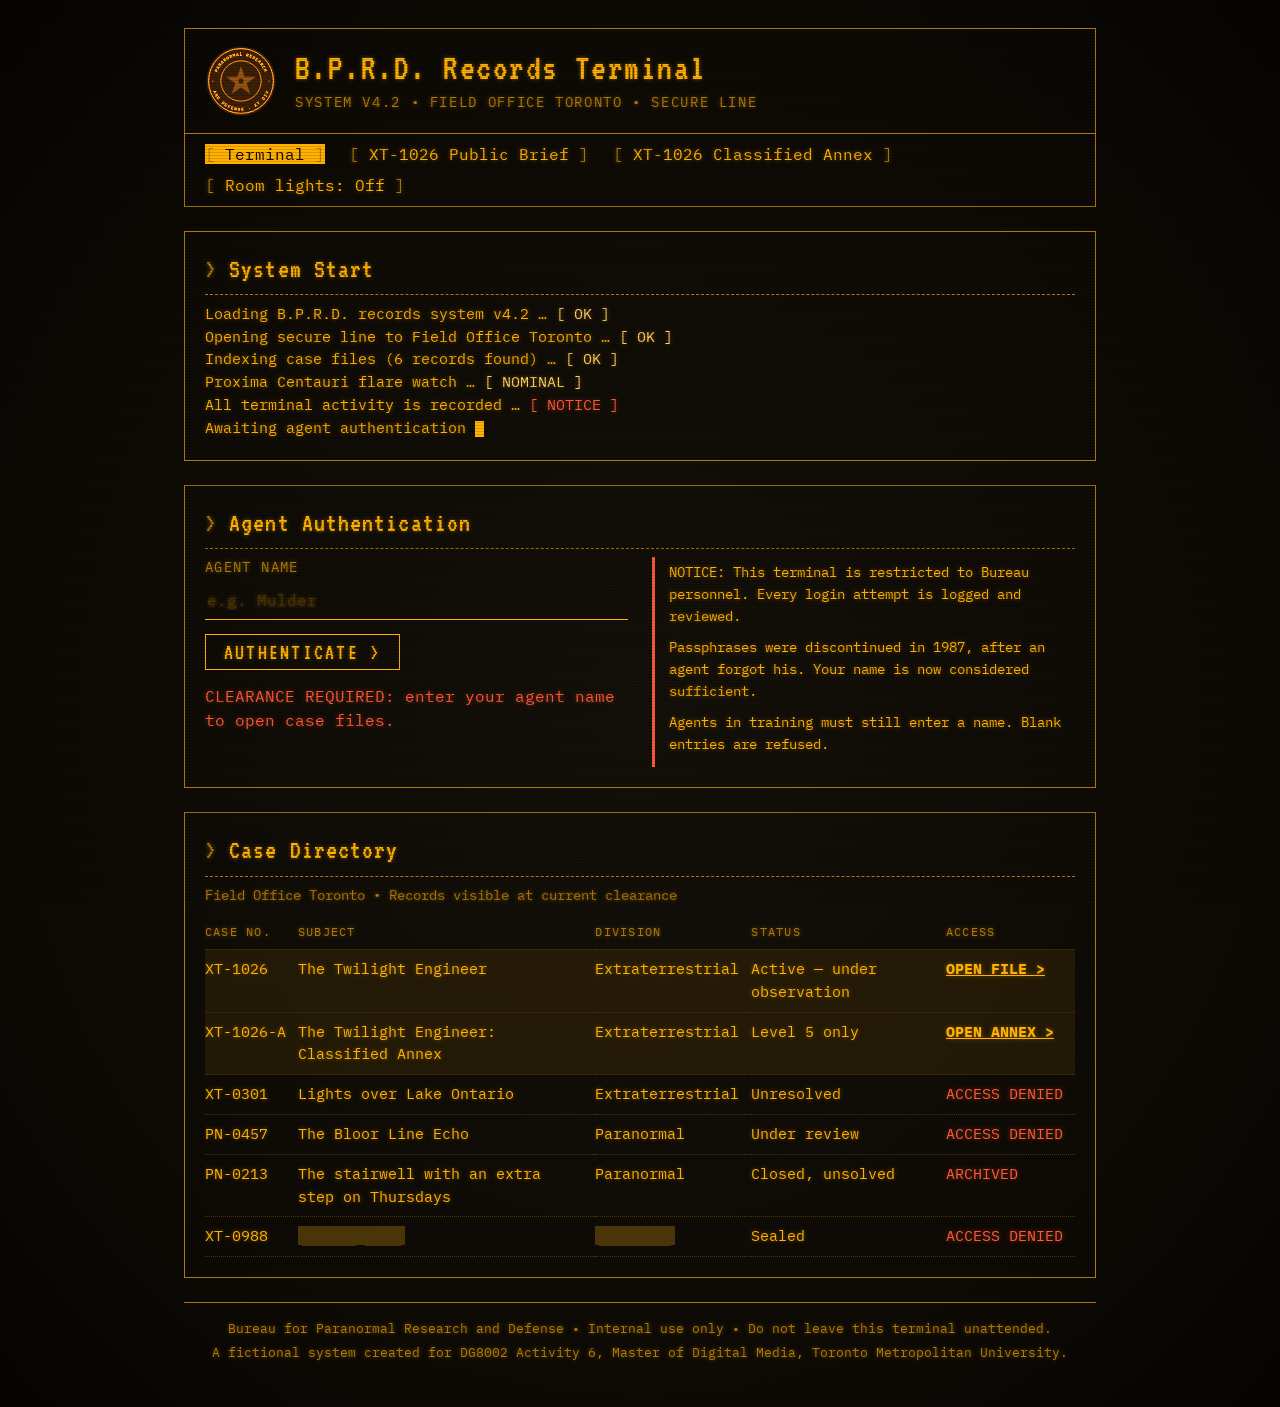
==== commit 4dc1fafc: "Activity 8: interactive edition (lamp theme, agent pen, terminal sign-in) - script.js (deferred): de" ====
--- a/classified.html
+++ b/classified.html
@@ -6,13 +6,29 @@
   <title>Case File XT-1026 | Classified | B.P.R.D.</title>
   <link rel="preconnect" href="https://fonts.googleapis.com">
   <link rel="preconnect" href="https://fonts.gstatic.com" crossorigin>
-  <link href="https://fonts.googleapis.com/css2?family=Courier+Prime:wght@400;700&family=Special+Elite&display=swap" rel="stylesheet">
+  <link href="https://fonts.googleapis.com/css2?family=Caveat:wght@500;700&family=Courier+Prime:wght@400;700&family=Special+Elite&display=swap" rel="stylesheet">
   <link rel="stylesheet" href="style.css">
+  <script src="gate.js"></script>
+  <script src="script.js" defer></script>
 </head>
 <body id="page-classified">
 
   <div class="board" aria-hidden="true"></div>
   <div class="clip" aria-hidden="true"></div>
+
+  <!-- Green banker's lamp on the desk. The switch on its brass base is the
+       light / dark theme toggle (script.js). -->
+  <div class="desk-lamp">
+    <img src="images/banker-lamp.svg" alt="" class="desk-lamp-art">
+    <button type="button" class="lamp-switch" id="lamp-switch" aria-pressed="true" title="Desk lamp switch">
+      <span class="visually-hidden">Desk lamp: <span id="lamp-state">On</span></span>
+    </button>
+  </div>
+
+  <!-- Field agent's pen: random fact generator (script.js) -->
+  <button type="button" class="pen" id="pen" aria-label="Field agent's pen: write a new observation about the subject on this page">
+    <span class="pen-body" aria-hidden="true"></span>
+  </button>
 
   <nav class="board-nav" aria-label="Case file navigation">
     <ul>
@@ -26,7 +42,7 @@
 
     <!-- Page 9 -->
     <section class="sheet" id="observations" aria-label="Page 9">
-      <p class="page-no">Page 9 of 15</p>
+      <p class="page-no" id="sheet-1">Page 9 of 15</p>
       <header>
         <div class="letterhead">
           <img src="images/bprd-seal.svg" alt="Circular seal of the Bureau for Paranormal Research and Defense, Extraterrestrial Division, with a five-pointed star at its centre">
@@ -44,28 +60,32 @@
       </header>
 
       <div class="access-banner" id="access-banner" role="note">
-        <p>ACCESS GRANTED. Clearance verified for Agent ███. This session is logged. Do not read this file aloud near the subject; his hearing is excellent.</p>
+        <p>ACCESS GRANTED. Clearance verified for Agent <span id="agent-name">███</span>. This session is logged. Do not read this file aloud near the subject; his hearing is excellent.</p>
       </div>
 
       <h2>Section 1: Field Observations</h2>
       <h3>Observation 1: The subject is technically very old</h3>
       <p>A year on Proxima b lasts about 11.2 Earth days. By Kethri reckoning, the subject has celebrated more than <span class="redacted" tabindex="0">one thousand</span> birthdays. He does not expect a cake for each of them, but he has not ruled it out.</p>
-      <p class="back-link"><a href="index.html#sheet-8">&larr; Back to page 8 (Public Brief)</a></p>
+      <p class="back-link"><a href="index.html#sheet-8" id="back-to-brief">&larr; Back to page 8 (Public Brief)</a></p>
     </section>
 
     <!-- Page 10 -->
     <section class="sheet" aria-label="Page 10">
-      <p class="page-no">Page 10 of 15</p>
+      <p class="page-no" id="sheet-2">Page 10 of 15</p>
       <h2>Section 1 <span class="cont">(continued)</span></h2>
       <h3>Observation 2: The subject enjoys Toronto winters</h3>
       <p>While human residents complain about the cold and the early darkness, the subject has been observed walking slowly through February evenings with visible contentment. Analysts believe the long nights remind him of home. One agent described his expression as &ldquo;suspiciously peaceful.&rdquo;</p>
       <h3>Observation 3: The subject rearranges rooms</h3>
-      <p>Within about forty minutes of entering any shared space, the subject will have moved at least one chair, table, or lamp to improve how people move through the room. Classmates rarely notice the change. They only notice that the room now feels better, which is exactly how the Comfort Incident began.<sup><a href="#sheet-7">A</a></sup></p>
+      <p>Within about forty minutes of entering any shared space, the subject will have moved at least one chair, table, or lamp to improve how people move through the room. Classmates rarely notice the change. They only notice that the room now feels better, which is exactly how the Comfort Incident began.</p>
+      <aside class="sticky sticky-room">
+        <p>He rearranged OUR interview room. Productivity +30%. Nobody has moved it back.</p>
+        <p class="sig">&mdash; Ag. ███</p>
+      </aside>
     </section>
 
     <!-- Page 11 -->
     <section class="sheet" id="survival-guide" aria-label="Page 11">
-      <p class="page-no">Page 11 of 15</p>
+      <p class="page-no" id="sheet-3">Page 11 of 15</p>
       <h2>Section 2: Survival Guide for Working With the Subject</h2>
       <p>Agents assigned to group projects with the subject must follow this procedure in order.</p>
       <ol>
@@ -81,7 +101,7 @@
 
     <!-- Page 12 -->
     <section class="sheet" id="weaknesses" aria-label="Page 12">
-      <p class="page-no">Page 12 of 15</p>
+      <p class="page-no" id="sheet-4">Page 12 of 15</p>
       <h2>Section 3: Greatest Weaknesses</h2>
       <p>Recorded here in case containment is ever required.</p>
       <ul>
@@ -94,7 +114,7 @@
 
     <!-- Page 13 -->
     <section class="sheet" id="ambitions" aria-label="Page 13">
-      <p class="page-no">Page 13 of 15</p>
+      <p class="page-no" id="sheet-5">Page 13 of 15</p>
       <h2>Section 4: Future Ambitions</h2>
       <p>Unconfirmed. Three analysts, three theories, and they have not spoken since.</p>
       <div class="theories">
@@ -116,28 +136,26 @@
 
     <!-- Page 14 -->
     <section class="sheet" id="homeworld" aria-label="Page 14">
-      <p class="page-no">Page 14 of 15</p>
+      <p class="page-no" id="sheet-6">Page 14 of 15</p>
       <h2>Section 5: Homeworld Reconstruction</h2>
       <figure>
         <img src="images/proxima-b-reconstruction.jpg" alt="Artist's reconstruction of Proxima b beside its flaring red star: the day side is cracked and glowing with molten orange fissures, the night side is dark and frozen, and a hazy violet dusk band between them is dotted with tiny lights from underground cities">
-        <figcaption>Exhibit B. Bureau reconstruction of Proxima b, showing the Hollow Line where the Kethri cities lie. Corrected by the subject <span class="redacted" tabindex="0">fourteen</span> times.</figcaption>
+        <figcaption>Exhibit B. Bureau reconstruction of Proxima b, showing the Hollow Line where the Kethri cities lie.</figcaption>
       </figure>
+      <aside class="sticky sticky-exhibit-b">
+        <p>He corrected this drawing 14 times.</p>
+        <p class="sig">&mdash; Bureau artist</p>
+      </aside>
     </section>
 
     <!-- Page 15 -->
     <section class="sheet" id="external" aria-label="Page 15">
-      <p class="page-no">Page 15 of 15</p>
+      <p class="page-no" id="sheet-7">Page 15 of 15</p>
       <h2>Section 6: External Intelligence</h2>
       <ul>
         <li><a href="https://www.seti.org/" target="_blank" rel="noopener noreferrer">The SETI Institute</a>: humanity&rsquo;s search for intelligent life. Looking in the right direction.</li>
         <li><a href="https://en.wikipedia.org/wiki/Proxima_Centauri_b" target="_blank" rel="noopener noreferrer">Proxima Centauri b reference entry</a>: notably incomplete.</li>
       </ul>
-      <div class="field-notes" id="field-notes">
-        <h3>Field Agent Notes</h3>
-        <ol type="A">
-          <li id="note-a">The subject rearranged the Bureau&rsquo;s own interview room during questioning. Productivity there has risen 30 percent. Nobody has moved the furniture back.</li>
-        </ol>
-      </div>
       <footer>
         <p>Property of the B.P.R.D. This document will not self-destruct. A fictional dossier for DG8002, Toronto Metropolitan University.</p>
       </footer>
@@ -145,15 +163,6 @@
 
   </main>
 
-  <div class="track" aria-hidden="true">
-    <div class="stop" id="sheet-1"></div>
-    <div class="stop" id="sheet-2"></div>
-    <div class="stop" id="sheet-3"></div>
-    <div class="stop" id="sheet-4"></div>
-    <div class="stop" id="sheet-5"></div>
-    <div class="stop" id="sheet-6"></div>
-    <div class="stop" id="sheet-7"></div>
-  </div>
 
 </body>
 </html>
--- a/style.css
+++ b/style.css
@@ -4,10 +4,12 @@
 
    1. Tokens and base type
    2. Paper sheets and their content (works everywhere)
-   3. Clipboard mode: board, clip, scroll-to-flip (desktop/tablet,
-      browsers with scroll-driven animations)
-   4. Page turn between the two files (View Transitions)
-   5. Reduced motion
+   3. Sticky notes, the agent's pen and the desk lamp (all sizes)
+   4. Clipboard mode: board, clip and page flip (tablet / desktop;
+      script.js adds the .is-flipped / .is-current classes)
+   5. Page turn between the two files (View Transitions)
+   6. Desk lamp lighting: spotlight on / lights off (.theme-dark)
+   7. Reduced motion and phones
    ===================================================================== */
 
 
@@ -56,8 +58,7 @@
    like papers laid out on a desk, and the page scrolls normally. */
 
 .board,
-.clip,
-.track { display: none; }
+.clip { display: none; }
 
 .board-nav {
   max-width: 640px;
@@ -75,7 +76,7 @@
 }
 
 .board-nav a {
-  color: var(--paper);
+  color: #f3ecda;
   text-decoration: none;
   border-bottom: 1px dashed rgba(243, 236, 218, 0.5);
 }
@@ -360,238 +361,555 @@
 footer p { margin: 0; }
 
 
-/* ---------- 3. Clipboard mode ----------
-   Wide enough screens in browsers that support scroll-driven animations.
-   Every sheet is fixed in the same spot on the board, stacked with page 1
-   on top. An invisible track of full-height "stops" gives the page
-   something to scroll; scroll-snap lands exactly on one stop per sheet,
-   and each sheet's flip is tied to the scroll distance of its own stop. */
-
-@supports (animation-timeline: scroll()) {
-  @media (min-width: 760px) and (min-height: 560px) {
-
-    :root {
-      --top: 58px;     /* room above the sheet for the clip */
-      --bottom: 62px;  /* room below the sheet for the nav strip */
-      /* Largest US-letter sheet (8.5 x 11) that fits the window */
-      --sheet-h: min(calc(100vh - var(--top) - var(--bottom)),
-                     calc((100vw - 120px) * 11 / 8.5));
-      --sheet-w: calc(var(--sheet-h) * 8.5 / 11);
-      --board-pad: 26px;
-
-      scroll-snap-type: y mandatory;
-      scrollbar-width: none;
-    }
-
-    :root::-webkit-scrollbar { display: none; }
-
-    /* The invisible track that the scroll wheel moves through */
-    .track { display: block; }
-
-    .stop {
-      height: 100vh;
-      scroll-snap-align: start;
-      scroll-snap-stop: always;   /* one wheel flick = one page */
-    }
-
-    /* Hardboard clipboard */
-    .board {
-      display: block;
-      position: fixed;
-      z-index: 0;
-      top: 12px;
-      bottom: 12px;
-      left: 50%;
-      width: calc(var(--sheet-w) + var(--board-pad) * 2);
-      transform: translateX(-50%);
-      border-radius: 22px;
-      background:
-        repeating-linear-gradient(97deg,
-          rgba(255, 255, 255, 0.035) 0 2px,
-          rgba(0, 0, 0, 0.035) 2px 5px),
-        linear-gradient(160deg, var(--board) 0%, var(--board-dark) 100%);
-      box-shadow:
-        inset 0 0 0 2px rgba(255, 255, 255, 0.08),
-        inset 0 -6px 14px rgba(0, 0, 0, 0.25),
-        0 24px 50px rgba(0, 0, 0, 0.55);
-    }
-
-    /* Metal clip, drawn with gradients */
-    .clip {
-      display: block;
-      position: fixed;
-      z-index: 20;
-      top: 18px;
-      left: 50%;
-      width: min(46%, calc(var(--sheet-w) * 0.5));
-      height: 64px;
-      transform: translateX(-50%);
-      border-radius: 14px 14px 10px 10px;
-      background: linear-gradient(180deg,
-        var(--metal-light) 0%, #c6cbd1 45%, var(--metal-dark) 100%);
-      box-shadow:
-        inset 0 1px 0 #fff,
-        inset 0 -3px 6px rgba(0, 0, 0, 0.25),
-        0 6px 10px rgba(0, 0, 0, 0.45);
-    }
-
-    /* Lever and rivets */
-    .clip::before {
-      content: "";
-      position: absolute;
-      top: -10px;
-      left: 50%;
-      width: 44%;
-      height: 22px;
-      transform: translateX(-50%);
-      border: 5px solid #a9afb6;
-      border-bottom: none;
-      border-radius: 14px 14px 0 0;
-    }
-
-    .clip::after {
-      content: "";
-      position: absolute;
-      top: 24px;
-      left: 14%;
-      right: 14%;
-      height: 10px;
-      border-radius: 6px;
-      background:
-        radial-gradient(circle at 6px 5px, #6f757c 3px, transparent 4px) left / 50% 100% no-repeat,
-        radial-gradient(circle at calc(100% - 6px) 5px, #6f757c 3px, transparent 4px) right / 50% 100% no-repeat;
-    }
-
-    /* Nav strip printed along the bottom of the board */
-    .board-nav {
-      position: fixed;
-      z-index: 20;
-      bottom: 12px;
-      left: 50%;
-      transform: translateX(-50%);
-      width: calc(var(--sheet-w) + var(--board-pad) * 2);
-      max-width: none;
-      height: calc(var(--bottom) - 12px);
-      padding: 10px var(--board-pad) 0;
-      display: flex;
-      align-items: center;
-      justify-content: center;
-      font-size: clamp(10px, calc(var(--sheet-h) * 0.0185), 14px);
-    }
-
-    .board-nav ul {
-      flex-wrap: nowrap;
-      gap: 0 1.6em;
-      white-space: nowrap;
-    }
-
-    /* Hint stencilled on the board, left of the clip */
-    .board::after {
-      content: "Scroll \2193  to turn";
-      position: absolute;
-      top: 20px;
-      left: 22px;
-      font-size: clamp(9px, calc(var(--sheet-h) * 0.016), 12px);
-      letter-spacing: 0.08em;
-      text-transform: uppercase;
-      color: rgba(243, 236, 218, 0.6);
-    }
-
-    /* The pile of sheets */
-    .stack {
-      position: fixed;
-      z-index: 10;
-      inset: 0;
-      max-width: none;
-      margin: 0;
-      padding: 0;
-      perspective: 2200px;
-      perspective-origin: 50% var(--top);
-      view-transition-name: sheets;
-    }
-
-    /* A couple of loose sheet edges under the pile */
-    .stack::before {
-      content: "";
-      position: absolute;
-      top: var(--top);
-      left: 50%;
-      width: var(--sheet-w);
-      height: var(--sheet-h);
-      transform: translateX(-50%);
-      background: var(--paper);
-      box-shadow:
-        4px 5px 0 -1px #e6dec7,
-        4px 5px 0 0 var(--rule),
-        8px 10px 0 -1px #dad1b7,
-        8px 10px 0 0 #a39878,
-        0 14px 28px rgba(0, 0, 0, 0.45);
-    }
-
-    .sheet {
-      position: absolute;
-      top: var(--top);
-      left: 50%;
-      width: var(--sheet-w);
-      height: var(--sheet-h);
-      margin: 0 0 0 calc(var(--sheet-w) / -2);
-      padding: calc(var(--sheet-w) * 0.085) calc(var(--sheet-w) * 0.08) calc(var(--sheet-w) * 0.06);
-      overflow: hidden;
-      /* All text is sized from the sheet, so every page looks the same at
-         any window size, like real letter paper. */
-      font-size: calc(var(--sheet-h) * 0.0205);
-      box-shadow: 0 0 0 1px var(--paper-edge);
-      z-index: calc(100 - var(--i));
-
-      transform-origin: 50% 0;   /* hinge along the clip */
-      backface-visibility: hidden;
-
-      /* Flip: driven by the page's scroll position, not by time.
-         Sheet i turns while the reader scrolls through stop i, and is
-         uncovered (out of the previous sheet's shadow) during stop i-1. */
-      animation-name: flip-up, uncover;
-      animation-duration: auto;
-      animation-timing-function: linear;
-      animation-fill-mode: both;
-      animation-timeline: scroll(root), scroll(root);
-      animation-range:
-        calc((var(--i) - 1) * 100vh) calc(var(--i) * 100vh),
-        calc((var(--i) - 2) * 100vh) calc((var(--i) - 1) * 100vh);
-    }
-
-    /* Stacking order: first sheet on top */
-    .sheet:nth-child(1) { --i: 1; }
-    .sheet:nth-child(2) { --i: 2; }
-    .sheet:nth-child(3) { --i: 3; }
-    .sheet:nth-child(4) { --i: 4; }
-    .sheet:nth-child(5) { --i: 5; }
-    .sheet:nth-child(6) { --i: 6; }
-    .sheet:nth-child(7) { --i: 7; }
-    .sheet:nth-child(8) { --i: 8; }
-
-    /* The last sheet stays on the board */
-    .sheet:last-child { animation-name: none, uncover; }
-  }
-}
-
-/* Sheet folds up from its bottom edge, over the clip and out of view */
-@keyframes flip-up {
-  from { transform: rotateX(0deg); }
-  to   { transform: rotateX(180deg); }
-}
-
-/* The sheet underneath brightens as the one above lifts off it */
-@keyframes uncover {
-  from { filter: brightness(0.8); }
-  to   { filter: brightness(1); }
-}
-
-
-/* ---------- 4. Turning from one file to the other ----------
-   Clicking "Request clearance" (page 7) or "Back to page 7" (page 8)
-   loads the other HTML file; a cross-document View Transition plays the
-   same flip on the whole pile. The Records Terminal does not opt in, so
-   arriving from it is instant. */
+/* Exhibit photo on page 2 sits a little narrower so the page breathes */
+.exhibit {
+  width: 92%;
+  margin: 0.2em auto 1em;
+}
+
+
+/* ---------- 3. Sticky notes, the agent's pen and the desk lamp ---------- */
+
+:root {
+  --sticky: #fbe98a;
+  --sticky-edge: #e9d368;
+  --pen-ink: #1f3f9a;
+  --hand: "Caveat", "Segoe Print", "Bradley Hand", cursive;
+}
+
+/* Handwritten sticky notes stuck onto the sheets */
+.sticky {
+  position: relative;
+  width: 70%;
+  margin: 1em auto;
+  padding: 0.7em 0.8em 0.6em;
+  background: linear-gradient(180deg, var(--sticky-edge) 0 0.5em, var(--sticky) 0.5em);
+  color: #2b2614;
+  font-family: var(--hand);
+  font-size: 1.25em;
+  line-height: 1.1;
+  transform: rotate(-2deg);
+  box-shadow: 0 0.35em 0.6em rgba(0, 0, 0, 0.22);
+  z-index: 2;
+}
+
+.sticky p { margin: 0 0 0.2em; }
+
+.sticky .sig {
+  text-align: right;
+  font-size: 0.9em;
+}
+
+/* A second agent's reply, in red pen */
+.sticky .reply {
+  margin-top: 0.3em;
+  color: #a8231b;
+  transform: rotate(-3deg);
+}
+
+/* "Agent annotation" strip that script.js adds to every sheet */
+.annotation {
+  margin-top: 1em;
+  padding-top: 0.4em;
+  border-top: 1px dashed var(--rule);
+}
+
+.annotation-label {
+  margin: 0;
+  font-size: 0.68em;
+  letter-spacing: 0.14em;
+  text-transform: uppercase;
+  color: var(--ink-soft);
+}
+
+.annotation-text {
+  margin: 0.1em 0 0;
+  min-height: 1.1em;
+  font-family: var(--hand);
+  font-size: 1.22em;
+  line-height: 1.05;
+  color: var(--pen-ink);
+}
+
+.annotation-text:empty::before {
+  content: "(click the agent's pen to add an observation)";
+  font-family: "Courier Prime", "Courier New", monospace;
+  font-size: 0.55em;
+  color: var(--rule);
+}
+
+/* The ink appears left to right, as if being written */
+.annotation-text.is-writing {
+  animation: write-in 1.2s steps(30, end) both;
+}
+
+@keyframes write-in {
+  from { clip-path: inset(0 100% 0 0); }
+  to   { clip-path: inset(0 0 0 0); }
+}
+
+/* The pen: a real <button> drawn as a ballpoint pen.
+   All parts are sized in % of the pen, so it can be drawn at any size.
+   Phones: a smaller pen floats in the bottom-right corner. */
+.pen {
+  --pen-len: 150px;
+  --pen-rot: -18deg;
+  position: fixed;
+  z-index: 25;
+  right: 18px;
+  bottom: 26px;
+  width: var(--pen-len);
+  height: calc(var(--pen-len) * 0.075);
+  padding: 0;
+  border: 0;
+  background: none;
+  cursor: pointer;
+  transform: rotate(var(--pen-rot));
+  transition: transform 0.2s ease;
+  filter: drop-shadow(0.4em 0.7em 0.5em rgba(0, 0, 0, 0.5));
+  font-size: calc(var(--pen-len) * 0.04);
+}
+
+/* Barrel: rubber grip near the tip, navy body, metal click button at the end */
+.pen-body {
+  position: absolute;
+  top: 0;
+  bottom: 0;
+  left: 11%;
+  right: 0;
+  border-radius: 12% 40% 40% 12% / 50%;
+  background:
+    linear-gradient(90deg,
+      #1c1d22 0 17%,
+      transparent 17% 95%,
+      #b9bec5 95% 97%,
+      #e9ecef 97% 100%),
+    linear-gradient(180deg, #5b7fe0 0%, #2448ad 38%, #16307a 75%, #0e2056 100%);
+}
+
+/* Metal cone and ballpoint tip */
+.pen-body::before {
+  content: "";
+  position: absolute;
+  top: 12%;
+  bottom: 12%;
+  left: -12.4%;
+  width: 12.4%;
+  background: linear-gradient(180deg, #f2f4f6, #9aa1a8 60%, #5f666e);
+  clip-path: polygon(0 47%, 8% 44%, 100% 0, 100% 100%, 8% 56%, 0 53%);
+}
+
+/* Pocket clip */
+.pen-body::after {
+  content: "";
+  position: absolute;
+  top: -22%;
+  right: 4%;
+  width: 40%;
+  height: 34%;
+  border-radius: 0.3em 0.3em 0.3em 1em;
+  background: linear-gradient(180deg, #ffffff, #c4c9cf 50%, #7d848b);
+  box-shadow: 0 0.15em 0.2em rgba(0, 0, 0, 0.35);
+}
+
+.pen:hover,
+.pen:focus-visible {
+  transform: rotate(calc(var(--pen-rot) - 4deg)) translateY(-6%);
+  outline: none;
+}
+
+.pen:focus-visible .pen-body {
+  box-shadow: 0 0 0 0.25em #ffd9a0;
+}
+
+.pen.is-scribbling {
+  animation: scribble 0.6s ease-in-out;
+}
+
+@keyframes scribble {
+  0%, 100% { transform: rotate(var(--pen-rot)); }
+  20% { transform: rotate(calc(var(--pen-rot) - 8deg)) translate(-3%, 4%); }
+  40% { transform: rotate(calc(var(--pen-rot) + 4deg)) translate(2%, -2%); }
+  60% { transform: rotate(calc(var(--pen-rot) - 6deg)) translate(-2%, 3%); }
+  80% { transform: rotate(calc(var(--pen-rot) + 2deg)) translate(1%, -1%); }
+}
+
+/* Green banker's lamp standing on the desk (phones: small, top-right) */
+.desk-lamp {
+  position: absolute;
+  z-index: 25;
+  top: 6px;
+  right: 34px;    /* leaves room for the glow, so the page never scrolls sideways */
+  width: 70px;
+  aspect-ratio: 380 / 540;
+  isolation: isolate;
+}
+
+.desk-lamp-art {
+  position: relative;
+  display: block;
+  width: 100%;
+  height: auto;
+  max-width: 100%;
+  pointer-events: none;
+}
+
+/* Warm pool of light on the desk around the base while the lamp is on */
+.desk-lamp::before {
+  content: "";
+  position: absolute;
+  z-index: -1;
+  left: -30%;
+  top: 30%;
+  width: 160%;
+  height: 80%;
+  background: radial-gradient(ellipse 50% 50% at 50% 70%,
+    rgba(255, 224, 150, 0.55) 0%,
+    rgba(255, 214, 130, 0.2) 45%,
+    rgba(255, 214, 130, 0) 75%);
+  filter: blur(6px);
+  transition: opacity 0.35s ease;
+}
+
+/* The lit inside of the shade */
+.desk-lamp::after {
+  content: "";
+  position: absolute;
+  z-index: 1;
+  left: 9%;
+  top: 22.2%;
+  width: 82%;
+  height: 6%;
+  border-radius: 0 0 50% 50% / 0 0 100% 100%;
+  background: radial-gradient(ellipse at 50% 20%,
+    #fffbe6 0%, #ffe08a 45%, rgba(255, 200, 90, 0.5) 80%, rgba(255, 200, 90, 0) 100%);
+  box-shadow: 0 10px 26px rgba(255, 220, 140, 0.75);
+  pointer-events: none;
+  transition: opacity 0.35s ease;
+}
+
+/* The switch: a real <button> drawn as a brass toggle on the lamp's base */
+.lamp-switch {
+  position: absolute;
+  z-index: 2;
+  left: 78%;
+  top: 89.4%;
+  width: 12%;
+  aspect-ratio: 1.5;
+  padding: 0;
+  transform: translate(-50%, -50%);
+  border: 1px solid #6e4b14;
+  border-radius: 30%;
+  background: linear-gradient(180deg, #8a6420, #5a3d0e);
+  box-shadow: inset 0 1px 2px rgba(0, 0, 0, 0.5), 0 1px 0 rgba(255, 240, 190, 0.5);
+  cursor: pointer;
+}
+
+/* The lever: tipped one way when on, the other way when off */
+.lamp-switch::before {
+  content: "";
+  position: absolute;
+  left: 50%;
+  top: 50%;
+  width: 34%;
+  height: 120%;
+  border-radius: 40% 40% 30% 30%;
+  background: linear-gradient(90deg, #fff0b8, #d4a545 55%, #8a601d);
+  box-shadow: 0 2px 3px rgba(0, 0, 0, 0.5);
+  transform: translate(-50%, -58%) rotate(-28deg);
+  transform-origin: 50% 90%;
+  transition: transform 0.15s ease;
+}
+
+.lamp-switch[aria-pressed="false"]::before {
+  transform: translate(-50%, -58%) rotate(28deg);
+}
+
+.lamp-switch:hover::before { filter: brightness(1.12); }
+
+.lamp-switch:focus-visible {
+  outline: 2px solid #ffd9a0;
+  outline-offset: 3px;
+}
+
+.visually-hidden {
+  position: absolute;
+  top: 0;
+  left: 0;
+  width: 1px;
+  height: 1px;
+  margin: -1px;
+  padding: 0;
+  border: 0;
+  overflow: hidden;
+  clip: rect(0 0 0 0);
+  clip-path: inset(50%);
+  white-space: normal;
+}
+
+
+/* ---------- 4. Clipboard mode ----------
+   Tablet and desktop. Every sheet sits in the same spot on the board,
+   page 1 on top. script.js gives the sheets above the current page the
+   .is-flipped class, and the CSS transition folds them up over the clip. */
+
+@media (min-width: 760px) and (min-height: 560px) {
+
+  :root {
+    --top: 58px;     /* room above the sheet for the clip */
+    --bottom: 62px;  /* room below the sheet for the nav strip */
+    /* Largest US-letter sheet (8.5 x 11) that fits the window */
+    --sheet-h: min(calc(100vh - var(--top) - var(--bottom)),
+                   calc((100vw - 120px) * 11 / 8.5));
+    --sheet-w: calc(var(--sheet-h) * 8.5 / 11);
+    --board-pad: 26px;
+
+    /* Desk space on each side of the clipboard, and the lamp sized to it */
+    --desk-free: calc((100vw - var(--sheet-w)) / 2 - var(--board-pad));
+    --lamp-gap: calc(var(--desk-free) * 0.12 + 6px);
+    --lamp-w: clamp(90px, min(var(--sheet-h) * 0.42, var(--desk-free) * 0.8), 360px);
+  }
+
+  /* The clipboard never scrolls: script.js turns pages instead */
+  html,
+  body {
+    height: 100%;
+    overflow: hidden;
+  }
+
+  /* Hardboard clipboard */
+  .board {
+    display: block;
+    position: fixed;
+    z-index: 0;
+    top: 12px;
+    bottom: 12px;
+    left: 50%;
+    width: calc(var(--sheet-w) + var(--board-pad) * 2);
+    transform: translateX(-50%);
+    border-radius: 22px;
+    background:
+      repeating-linear-gradient(97deg,
+        rgba(255, 255, 255, 0.035) 0 2px,
+        rgba(0, 0, 0, 0.035) 2px 5px),
+      linear-gradient(160deg, var(--board) 0%, var(--board-dark) 100%);
+    box-shadow:
+      inset 0 0 0 2px rgba(255, 255, 255, 0.08),
+      inset 0 -6px 14px rgba(0, 0, 0, 0.25),
+      0 24px 50px rgba(0, 0, 0, 0.55);
+    transition: filter 0.4s ease;
+  }
+
+  /* Metal clip, drawn with gradients */
+  .clip {
+    display: block;
+    position: fixed;
+    z-index: 20;
+    top: 18px;
+    left: 50%;
+    width: calc(var(--sheet-w) * 0.5);
+    height: 64px;
+    transform: translateX(-50%);
+    border-radius: 14px 14px 10px 10px;
+    background: linear-gradient(180deg,
+      var(--metal-light) 0%, #c6cbd1 45%, var(--metal-dark) 100%);
+    box-shadow:
+      inset 0 1px 0 #fff,
+      inset 0 -3px 6px rgba(0, 0, 0, 0.25),
+      0 6px 10px rgba(0, 0, 0, 0.45);
+  }
+
+  /* Lever and rivets */
+  .clip::before {
+    content: "";
+    position: absolute;
+    top: -10px;
+    left: 50%;
+    width: 44%;
+    height: 22px;
+    transform: translateX(-50%);
+    border: 5px solid #a9afb6;
+    border-bottom: none;
+    border-radius: 14px 14px 0 0;
+  }
+
+  .clip::after {
+    content: "";
+    position: absolute;
+    top: 24px;
+    left: 14%;
+    right: 14%;
+    height: 10px;
+    border-radius: 6px;
+    background:
+      radial-gradient(circle at 6px 5px, #6f757c 3px, transparent 4px) left / 50% 100% no-repeat,
+      radial-gradient(circle at calc(100% - 6px) 5px, #6f757c 3px, transparent 4px) right / 50% 100% no-repeat;
+  }
+
+  /* Lamp stands on the desk to the left of the clipboard. Its size follows
+     the clipboard, and the gap between them is a share of the free desk
+     space, so both grow and shrink together as the window changes. */
+  .desk-lamp {
+    position: fixed;
+    top: calc(var(--top) + var(--sheet-h) * 0.04);
+    left: calc(var(--desk-free) - var(--lamp-w) - var(--lamp-gap));
+    right: auto;
+    width: var(--lamp-w);
+  }
+
+  /* Pen lies on the desk to the right of the clipboard, at real size:
+     a 14.5 cm ballpoint beside 27.9 cm letter paper is 0.52 of the sheet.
+     Like the lamp, its gap from the clipboard follows the free desk space. */
+  .pen {
+    --pen-len: calc(var(--sheet-h) * 0.52);
+    --pen-rot: -64deg;
+    top: calc(var(--top) + var(--sheet-h) * 0.5);
+    bottom: auto;
+    right: auto;
+    /* centre of the pen = board edge + gap + half its tilted footprint */
+    left: calc(50% + var(--sheet-w) / 2 + var(--board-pad) + var(--lamp-gap)
+               + var(--pen-len) * 0.23 - var(--pen-len) / 2);
+  }
+
+  /* Nav strip printed along the bottom of the board */
+  .board-nav {
+    position: fixed;
+    z-index: 20;
+    bottom: 12px;
+    left: 50%;
+    transform: translateX(-50%);
+    width: calc(var(--sheet-w) + var(--board-pad) * 2);
+    max-width: none;
+    height: calc(var(--bottom) - 12px);
+    padding: 10px var(--board-pad) 0;
+    display: flex;
+    align-items: center;
+    justify-content: center;
+    font-size: clamp(10px, calc(var(--sheet-h) * 0.0185), 14px);
+  }
+
+  .board-nav ul {
+    flex-wrap: nowrap;
+    gap: 0 1.6em;
+    white-space: nowrap;
+  }
+
+  /* The pile of sheets */
+  .stack {
+    position: fixed;
+    z-index: 10;
+    inset: 0;
+    max-width: none;
+    margin: 0;
+    padding: 0;
+    perspective: 2200px;
+    perspective-origin: 50% var(--top);
+    view-transition-name: sheets;
+  }
+
+  /* A couple of loose sheet edges under the pile */
+  .stack::before {
+    content: "";
+    position: absolute;
+    top: var(--top);
+    left: 50%;
+    width: var(--sheet-w);
+    height: var(--sheet-h);
+    transform: translateX(-50%);
+    background: var(--paper);
+    box-shadow:
+      4px 5px 0 -1px var(--edge-1, #e6dec7),
+      4px 5px 0 0 var(--rule),
+      8px 10px 0 -1px var(--edge-2, #dad1b7),
+      8px 10px 0 0 #a39878,
+      0 14px 28px rgba(0, 0, 0, 0.45);
+  }
+
+  .sheet {
+    position: absolute;
+    top: var(--top);
+    left: 50%;
+    width: var(--sheet-w);
+    height: var(--sheet-h);
+    margin: 0 0 0 calc(var(--sheet-w) / -2);
+    /* Extra bottom padding leaves room for the agent annotation strip */
+    padding: calc(var(--sheet-w) * 0.085) calc(var(--sheet-w) * 0.08) calc(var(--sheet-h) * 0.12);
+    overflow: hidden;
+    /* All text is sized from the sheet, so every page looks the same at
+       any window size, like real letter paper. */
+    font-size: calc(var(--sheet-h) * 0.0205);
+    box-shadow: 0 0 0 1px var(--paper-edge);
+    z-index: calc(100 - var(--i));
+
+    transform-origin: 50% 0;    /* hinge along the clip */
+    backface-visibility: hidden;
+  }
+
+  /* Before script.js takes over: page 1 on top */
+  .sheet:nth-child(1) { --i: 1; }
+  .sheet:nth-child(2) { --i: 2; }
+  .sheet:nth-child(3) { --i: 3; }
+  .sheet:nth-child(4) { --i: 4; }
+  .sheet:nth-child(5) { --i: 5; }
+  .sheet:nth-child(6) { --i: 6; }
+  .sheet:nth-child(7) { --i: 7; }
+  .sheet:nth-child(8) { --i: 8; }
+
+  /* Opening the file at a page (e.g. index.html#sheet-8): the sheets
+     before it start folded away, so the first paint is already right */
+  body:not(.js-ready) .sheet:has(~ .sheet .page-no:target) {
+    transform: rotateX(180deg);
+  }
+
+  /* Animated only once script.js has placed the starting page */
+  body.js-ready .sheet {
+    transition:
+      transform 0.75s cubic-bezier(0.45, 0.05, 0.4, 1),
+      filter 0.75s ease;
+  }
+
+  /* Folded up over the clip and out of view */
+  .sheet.is-flipped {
+    transform: rotateX(180deg);
+  }
+
+  /* Pages still underneath sit in the top sheet's shadow */
+  .sheet.is-under {
+    filter: brightness(0.8);
+  }
+
+  /* Annotation strip pinned along the bottom of each sheet */
+  .annotation {
+    position: absolute;
+    left: calc(var(--sheet-w) * 0.08);
+    right: calc(var(--sheet-w) * 0.08);
+    bottom: calc(var(--sheet-h) * 0.02);
+    height: calc(var(--sheet-h) * 0.09);
+    margin: 0;
+  }
+
+  /* Sticky notes stuck at set spots on their sheets */
+  .sticky {
+    position: absolute;
+    margin: 0;
+    width: 32%;
+    font-size: 1.3em;
+  }
+
+  .sticky-hint      { bottom: 12%; right: 8%; width: 42%; padding: 0.5em 0.7em 0.4em; transform: rotate(-2deg); font-size: 1.05em; }
+  .sticky-exhibit-a { top: 7%;   right: 3%; transform: rotate(4deg); }
+  .sticky-comfort   { bottom: 15%; right: 7%; width: 38%; transform: rotate(-3deg); }
+  .sticky-room      { bottom: 15%; left: 9%;  width: 40%; transform: rotate(2deg); }
+  .sticky-exhibit-b { top: 12%;  right: 3%; transform: rotate(-4deg); }
+}
+
+
+/* ---------- 5. Turning from one file to the other ----------
+   Clicking "Request clearance" on page 8 (the only way in) loads the
+   Classified Annex; scrolling up from page 9 (or "Back to page 8") loads
+   the Brief. A cross-document View Transition plays the same flip on the
+   whole pile. The Records Terminal does not opt in, so arriving from it
+   is instant. Browsers without View Transitions simply switch pages. */
 
 @view-transition {
   navigation: auto;
@@ -630,6 +948,11 @@
   animation: uncover 0.75s ease-in reverse both;
 }
 
+@keyframes uncover {
+  from { filter: brightness(0.8); }
+  to   { filter: brightness(1); }
+}
+
 @keyframes vt-flip-up {
   from { transform: perspective(2200px) rotateX(0deg); }
   to   { transform: perspective(2200px) rotateX(180deg); }
@@ -641,23 +964,101 @@
 }
 
 
-/* ---------- 5. Reduced motion ----------
-   Keep paging by scroll, but swap sheets instantly instead of flipping. */
+/* ---------- 6. Desk lamp lighting ----------
+   The clipboard lies on a wooden desk. Two fixed light layers sit over the
+   desk, board and paper; they ignore the mouse, so everything underneath
+   still works.
+   Lamp on (default): warm light spreads from the green lamp's shade across
+   the desk and clipboard, and the far corners fall into shadow.
+   Lamp off (.theme-dark on <html>, set by script.js): the light fades out
+   and the whole desk darkens. Paper and board keep their own colours;
+   they are simply unlit. */
+
+:root {
+  /* Where the lamp's light comes from (phones: top-right corner) */
+  --lamp-x: calc(100% - 69px);
+  --lamp-y: 30px;
+}
+
+/* Walnut desk under everything */
+html { background: #24150a; }
+
+
+
+body {
+  background:
+    repeating-linear-gradient(178deg,
+      rgba(0, 0, 0, 0) 0 238px,
+      rgba(0, 0, 0, 0.35) 238px 240px,
+      rgba(255, 214, 170, 0.05) 240px 241px),
+    repeating-linear-gradient(179deg,
+      rgba(0, 0, 0, 0.09) 0 1px,
+      rgba(0, 0, 0, 0) 1px 7px,
+      rgba(255, 210, 160, 0.035) 7px 8px,
+      rgba(0, 0, 0, 0) 8px 19px),
+    linear-gradient(160deg, #573620 0%, #432815 55%, #2f1b0d 100%);
+  background-attachment: fixed;
+}
+
+body::before,
+body::after {
+  content: "";
+  position: fixed;
+  inset: 0;
+  z-index: 30;
+  pointer-events: none;
+  transition: opacity 0.35s ease;
+}
+
+/* Lamp light: bright near the shade, fading across the desk */
+body::before {
+  background:
+    radial-gradient(circle at var(--lamp-x) var(--lamp-y),
+      rgba(255, 228, 165, 0.30) 0%,
+      rgba(255, 222, 155, 0.14) 22%,
+      rgba(255, 222, 155, 0.04) 45%,
+      rgba(255, 222, 155, 0) 60%),
+    radial-gradient(circle at var(--lamp-x) var(--lamp-y),
+      rgba(0, 0, 0, 0) 62%,
+      rgba(0, 0, 0, 0.42) 110%);
+  opacity: 1;
+}
+
+/* Lamp off: the room goes dark */
+body::after {
+  background: rgba(6, 7, 16, 0.68);
+  opacity: 0;
+}
+
+.theme-dark body::before { opacity: 0; }
+.theme-dark body::after  { opacity: 1; }
+.theme-dark .desk-lamp::before,
+.theme-dark .desk-lamp::after { opacity: 0; }
+
+.pen { z-index: 25; }
+
+/* Clipboard mode: light comes from the lamp in the upper-left corner */
+@media (min-width: 760px) and (min-height: 560px) {
+  :root {
+    /* Light comes from just under the shade */
+    --lamp-x: calc(var(--desk-free) - var(--lamp-gap) - var(--lamp-w) * 0.5);
+    --lamp-y: calc(var(--top) + var(--sheet-h) * 0.04 + var(--lamp-w) * 0.38);
+  }
+}
+
+
+/* ---------- 7. Reduced motion and phones ---------- */
 
 @media (prefers-reduced-motion: reduce) {
-  .sheet { animation-timing-function: steps(1, jump-start); }
+  body.js-ready .sheet { transition: none; }
   .redacted { transition: none; }
+  .annotation-text.is-writing,
+  .pen.is-scribbling { animation: none; }
 
   ::view-transition-old(sheets),
   ::view-transition-new(sheets) {
     animation: none !important;
   }
-}
-
-/* Exhibit photo on page 2 sits a little narrower so the page breathes */
-.exhibit {
-  width: 92%;
-  margin: 0.2em auto 1em;
 }
 
 /* Phones: stack the letterhead and the ID card into one column */
@@ -672,4 +1073,6 @@
 
   .subject-card { grid-template-columns: 1fr; }
   .subject-card dd { margin-bottom: 0.5em; }
-}
+
+  .board-nav { padding-right: 120px; }
+}
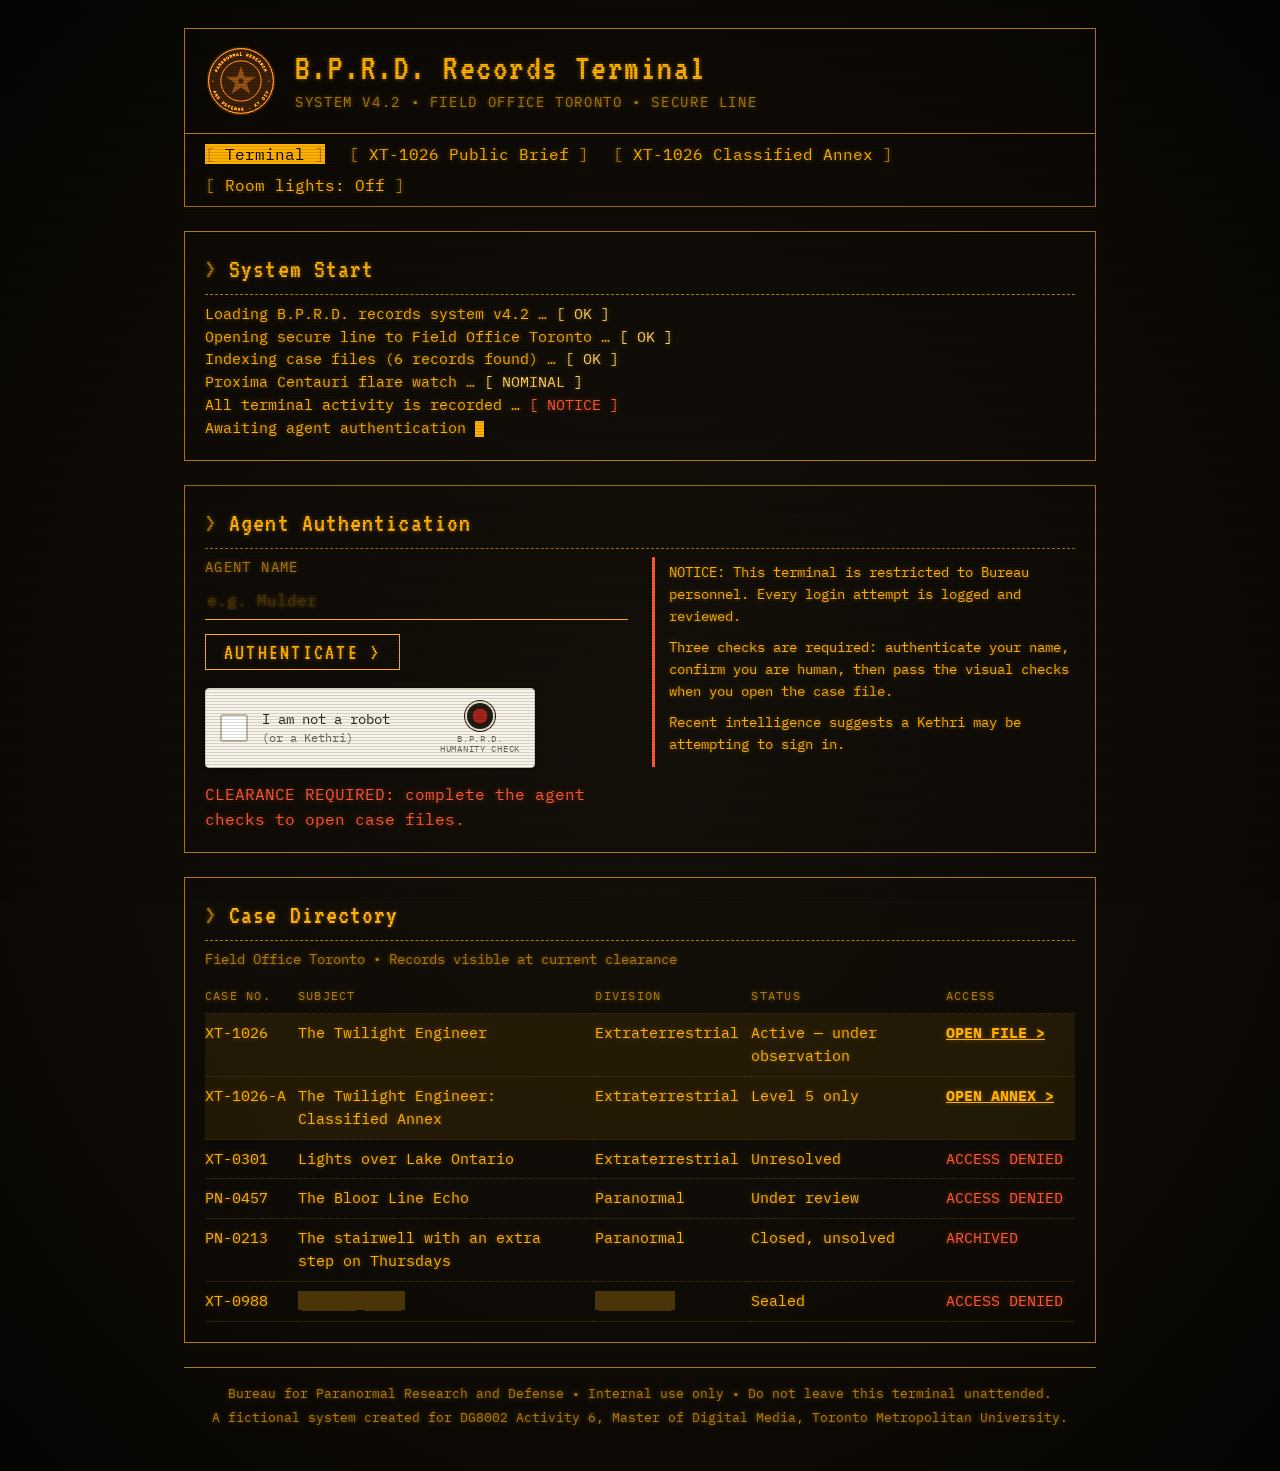
==== commit b475d18a: "Always run the agent checks; load the newest scripts - Opening the Records Terminal signs the agent " ====
--- a/classified.html
+++ b/classified.html
@@ -7,9 +7,9 @@
   <link rel="preconnect" href="https://fonts.googleapis.com">
   <link rel="preconnect" href="https://fonts.gstatic.com" crossorigin>
   <link href="https://fonts.googleapis.com/css2?family=Caveat:wght@500;700&family=Courier+Prime:wght@400;700&family=Special+Elite&display=swap" rel="stylesheet">
-  <link rel="stylesheet" href="style.css">
-  <script src="gate.js"></script>
-  <script src="script.js" defer></script>
+  <link rel="stylesheet" href="style.css?v=20261118b">
+  <script src="gate.js?v=20261118b"></script>
+  <script src="script.js?v=20261118b" defer></script>
 </head>
 <body id="page-classified">
 
--- a/style.css
+++ b/style.css
@@ -8,7 +8,7 @@
    4. Clipboard mode: board, clip and page flip (tablet / desktop;
       script.js adds the .is-flipped / .is-current classes)
    5. Page turn between the two files (View Transitions)
-   6. Desk lamp lighting: spotlight on / lights off (.theme-dark)
+   6. Desk lamp lighting: lamp on / lights off with flashlight (.theme-dark)
    7. Reduced motion and phones
    ===================================================================== */
 
@@ -761,7 +761,9 @@
      a 14.5 cm ballpoint beside 27.9 cm letter paper is 0.52 of the sheet.
      Like the lamp, its gap from the clipboard follows the free desk space. */
   .pen {
-    --pen-len: calc(var(--sheet-h) * 0.52);
+    /* Real size when the desk has room; otherwise as long as fits beside
+       the clipboard (its tilted footprint is about half its length) */
+    --pen-len: min(var(--sheet-h) * 0.52, (var(--desk-free) - var(--lamp-gap)) * 2 - 24px);
     --pen-rot: -64deg;
     top: calc(var(--top) + var(--sheet-h) * 0.5);
     bottom: auto;
@@ -1024,10 +1026,25 @@
   opacity: 1;
 }
 
-/* Lamp off: the room goes dark */
+/* Lamp off: the room goes dark, except where the flashlight points.
+   script.js moves --mx / --my with the mouse. */
+:root {
+  --mx: 50%;
+  --my: 45%;
+  --beam: 170px;
+}
+
 body::after {
-  background: rgba(6, 7, 16, 0.68);
+  background: radial-gradient(circle var(--beam) at var(--mx) var(--my),
+    rgba(255, 238, 200, 0.10) 0%,
+    rgba(255, 238, 200, 0.04) 55%,
+    rgba(5, 6, 14, 0.95) 100%);
   opacity: 0;
+}
+
+/* Before the mouse moves, or after it leaves the window: no beam */
+.flashlight-away body::after {
+  background: rgba(5, 6, 14, 0.95);
 }
 
 .theme-dark body::before { opacity: 0; }
@@ -1040,6 +1057,9 @@
 /* Clipboard mode: light comes from the lamp in the upper-left corner */
 @media (min-width: 760px) and (min-height: 560px) {
   :root {
+    /* Flashlight beam scales with the clipboard */
+    --beam: calc(var(--sheet-h) * 0.2);
+
     /* Light comes from just under the shade */
     --lamp-x: calc(var(--desk-free) - var(--lamp-gap) - var(--lamp-w) * 0.5);
     --lamp-y: calc(var(--top) + var(--sheet-h) * 0.04 + var(--lamp-w) * 0.38);
